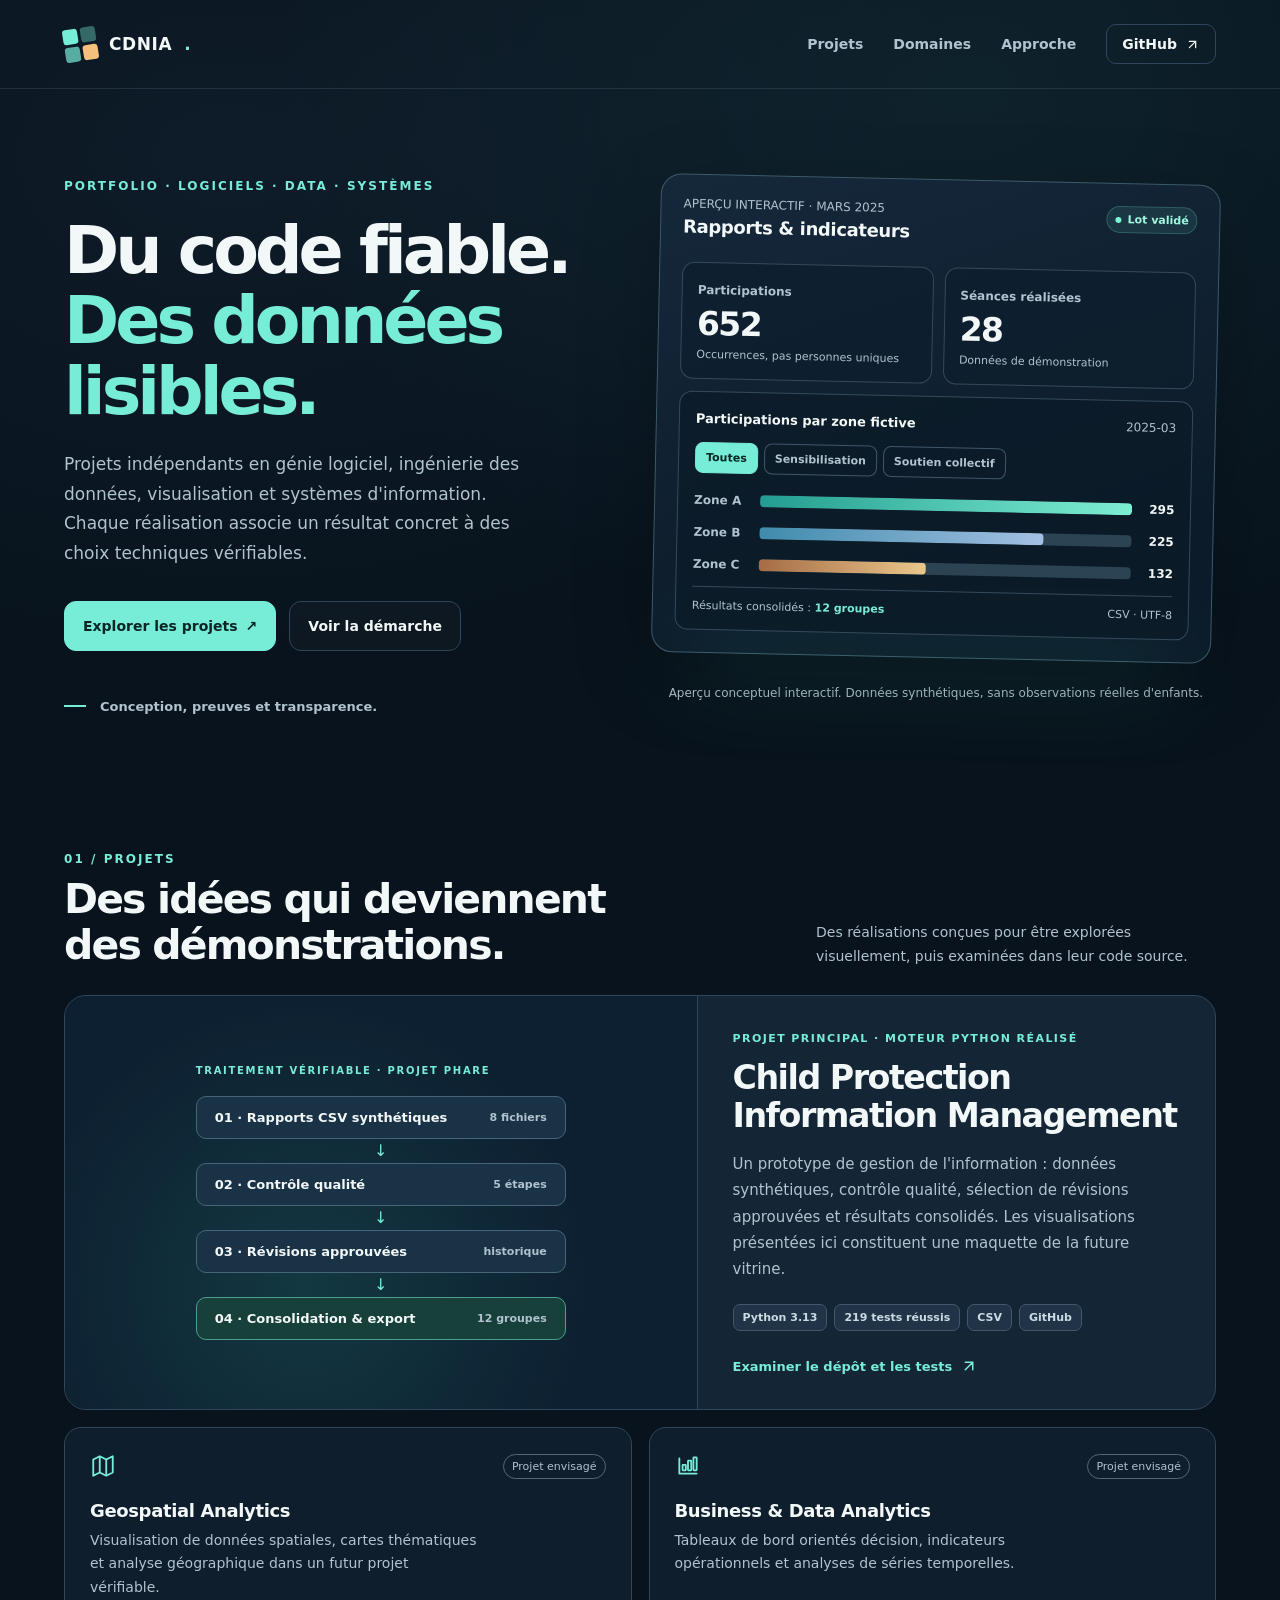
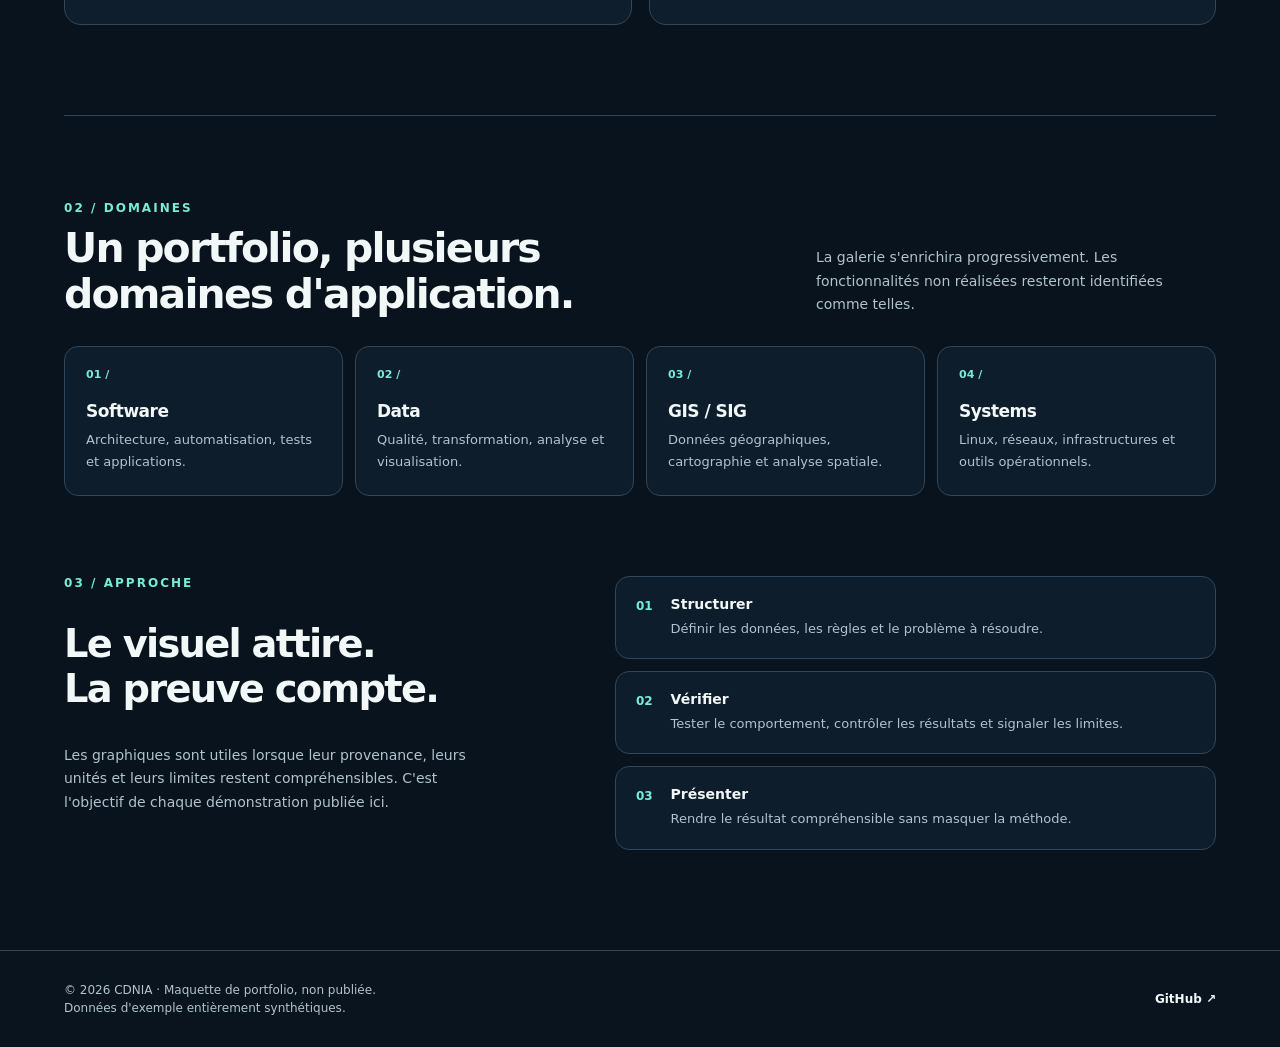
==== index.html @ 039a6531 "feat(site): add initial interactive landing page" ====
<!doctype html>
<html lang="fr">
<head>
  <meta charset="utf-8">
  <meta name="viewport" content="width=device-width, initial-scale=1">
  <meta name="theme-color" content="#08131d">
  <meta name="description" content="Portfolio de projets en génie logiciel, données, visualisation, SIG et systèmes. Code et démonstrations vérifiables.">
  <title>CDNIA — Logiciels, données et systèmes</title>
  <style>
    :root {
      color-scheme: dark;
      --bg: #08131d;
      --bg-raised: #0e1d2b;
      --surface: #142536;
      --surface-light: #1b3043;
      --line: #30465a;
      --text: #f2f7f7;
      --muted: #b0c3cf;
      --muted-soft: #91a6b6;
      --mint: #77ecd7;
      --mint-dark: #0d5b50;
      --amber: #f5c07b;
      --shadow: 0 24px 80px rgba(0,0,0,.22);
      font-family: ui-sans-serif, system-ui, -apple-system, BlinkMacSystemFont, "Segoe UI", sans-serif;
      font-synthesis: none;
    }
    *, *::before, *::after { box-sizing: border-box; }
    html { scroll-behavior: smooth; }
    body { margin: 0; color: var(--text); background: var(--bg); min-width: 280px; }
    body::before { content: ""; position: absolute; top: 0; left: 0; right: 0; height: 870px; pointer-events: none;
      background: radial-gradient(ellipse at 76% 10%, rgba(47,115,123,.16), transparent 51%), radial-gradient(ellipse at 18% 18%, rgba(70,106,144,.1), transparent 50%); }
    a { color: inherit; text-decoration: none; }
    a:hover { color: var(--mint); }
    a:focus-visible, button:focus-visible { outline: 3px solid var(--mint); outline-offset: 4px; }
    .skip-link { position: absolute; top: -80px; left: 16px; z-index: 50; padding: 12px; background: var(--text); color: var(--bg); border-radius: 8px; }
    .skip-link:focus { top: 12px; }
    .wrap { width: min(1152px, calc(100% - 64px)); margin: 0 auto; }
    header { border-bottom: 1px solid rgba(174,201,217,.13); position: relative; z-index: 5; }
    .topbar { display:flex; align-items:center; justify-content:space-between; min-height: 88px; gap:20px; }
    .brand { display:flex; align-items:center; gap:12px; font-size:17px; font-weight:800; letter-spacing:.035em; }
    .mark { width:33px; height:33px; display:grid; grid-template-columns:repeat(2, 1fr); gap:3px; transform:rotate(-9deg); }
    .mark i { display:block; background:var(--mint); border-radius:3px; }
    .mark i:nth-child(2) { opacity:.38; }
    .mark i:nth-child(3) { opacity:.70; }
    .mark i:nth-child(4) { background:#f5c07b; }
    nav { display:flex; align-items:center; gap:30px; }
    nav a { color:var(--muted); font-size:14px; font-weight:650; transition:color .18s ease; }
    .nav-external { border:1px solid var(--line); color:var(--text); border-radius:10px; padding:11px 15px; display:flex; align-items:center; gap:8px; }
    .nav-external svg { width:15px; height:15px; }
    .eyebrow { color:var(--mint); font-size:12px; font-weight:800; letter-spacing:.17em; text-transform:uppercase; }
    .hero { display:grid; grid-template-columns:minmax(0,1fr) minmax(0,1.05fr); align-items:center; gap:58px; padding:90px 0 88px; position:relative; }
    .hero-copy h1 { margin:22px 0 24px; font-size:clamp(44px,5.2vw,72px); line-height:1.055; letter-spacing:-.06em; max-width:630px; }
    .hero-copy h1 em { font-style:normal; color:var(--mint); }
    .hero-copy p { max-width:485px; font-size:17px; line-height:1.75; color:var(--muted); margin:0; }
    .hero-actions { display:flex; align-items:center; gap:13px; flex-wrap:wrap; margin-top:32px; }
    .button { display:inline-flex; align-items:center; justify-content:center; padding:14px 18px; min-height:50px; border-radius:12px; font-size:14px; font-weight:750; transition:transform .16s, background .16s, border-color .16s; }
    .button:hover { transform:translateY(-2px); }
    .button.primary { background:var(--mint); color:#092524; border:1px solid var(--mint); }
    .button.primary:hover { color:#092524; background:#a1f6e8; }
    .button.secondary { border:1px solid var(--line); background:rgba(255,255,255,.02); color:var(--text); }
    .button.secondary:hover { border-color:var(--muted); color:var(--text); }
    .hero-mini { margin-top:48px; display:flex; align-items:center; gap:14px; color:var(--muted); font-size:13px; font-weight:650; }
    .hero-mini .line { width:22px; height:2px; background:var(--mint); }
    .preview-shell { border:1px solid #3d5a6b; border-radius:21px; background:linear-gradient(160deg,#15283b,#0c1b29 78%); padding:22px; box-shadow:var(--shadow); transform:rotate(1.25deg); position:relative; }
    .preview-shell::after { content:""; position:absolute; z-index:-1; left:45px; right:45px; bottom:-26px; height:40px; background:rgba(49,187,158,.16); filter:blur(37px); }
    .preview-head { display:flex; align-items:flex-start; justify-content:space-between; gap:10px; margin-bottom:25px; }
    .preview-head small, .chart-caption { color:var(--muted); display:block; font-size:12px; }
    .preview-head strong { display:block; font-size:18px; letter-spacing:-.02em; margin-top:5px; }
    .status { background:rgba(101,217,186,.11); color:#a2f8df; border:1px solid rgba(119,236,215,.22); display:inline-flex; align-items:center; gap:6px; font-size:11px; font-weight:700; padding:6px 8px; border-radius:999px; white-space:nowrap; }
    .status-dot { border-radius:50%; background:#7af6d3; width:6px; height:6px; }
    .metrics { display:grid; grid-template-columns:1fr 1fr; gap:11px; }
    .metric { border:1px solid #344a5c; background:rgba(13,30,45,.68); padding:16px 15px; border-radius:13px; min-width:0; }
    .metric-label { font-size:12px; font-weight:700; color:var(--muted); }
    .metric-value { font-size:33px; font-weight:800; letter-spacing:-.05em; display:block; margin:6px 0 0; font-variant-numeric:tabular-nums; }
    .metric-desc { font-size:11px; color:var(--muted); }
    .chart-panel { background:rgba(11,27,39,.7); border:1px solid #344a5c; border-radius:13px; margin-top:12px; padding:19px 16px 17px; }
    .chart-panel-head { display:flex; justify-content:space-between; align-items:flex-start; gap:8px; }
    .chart-panel-head strong { font-size:13px; }
    .chart-panel-head span { color:var(--muted); font-size:12px; }
    .filter-row { display:none; flex-wrap:wrap; gap:6px; margin-top:16px; margin-bottom:20px; }
    .has-js .filter-row { display:flex; }
    .filter-row button { font:inherit; font-size:11px; font-weight:650; cursor:pointer; color:var(--muted); background:transparent; padding:8px 10px; border:1px solid #40566a; border-radius:8px; }
    .filter-row button[aria-pressed="true"] { color:#092524; border-color:var(--mint); background:var(--mint); }
    .bar-list { display:grid; gap:18px; margin-top:12px; }
    .bar-item { display:grid; grid-template-columns:58px 1fr 34px; align-items:center; gap:8px; }
    .bar-item .label, .bar-item .value { font-size:12px; font-weight:700; color:var(--muted); font-variant-numeric:tabular-nums; }
    .bar-item .value { text-align:right; color:var(--text); }
    .track { background:#2c4353; height:12px; overflow:hidden; border-radius:4px; }
    .bar-fill { display:block; width:0; height:100%; border-radius:4px; background:linear-gradient(90deg,#239d91,#7eeed2); transition:width .35s ease; }
    .bar-item:nth-child(2) .bar-fill { background:linear-gradient(90deg,#3f8bac,#a3c0e2); }
    .bar-item:nth-child(3) .bar-fill { background:linear-gradient(90deg,#a66c45,#eac78b); }
    .preview-foot { margin-top:15px; padding-top:12px; border-top:1px solid #344a5c; display:flex; align-items:center; justify-content:space-between; gap:6px; font-size:11px; color:var(--muted); }
    .preview-foot strong { color:var(--mint); }
    .visual-disclaimer { font-size:12px; color:var(--muted); line-height:1.5; text-align:center; padding-top:14px; }
    .section-head { display:flex; justify-content:space-between; align-items:end; gap:20px; margin-bottom:26px; }
    .section-head h2 { margin:10px 0 0; font-size:clamp(29px,3.2vw,43px); letter-spacing:-.045em; line-height:1.13; }
    .section-head p { color:var(--muted); line-height:1.7; max-width:400px; margin:0; font-size:14px; }
    section { scroll-margin-top:24px; }
    .sections { padding:50px 0 100px; }
    .featured { display:grid; grid-template-columns:1.1fr .9fr; gap:0; border:1px solid var(--line); border-radius:22px; overflow:hidden; background:var(--surface); }
    .feature-visual { min-height:310px; display:flex; align-items:center; justify-content:center; background:radial-gradient(circle at 38% 70%,rgba(57,203,164,.14),transparent 58%), #0d2031; padding:30px; border-right:1px solid var(--line); }
    .schematic { max-width:370px; width:100%; }
    .pipeline-header { font-size:10px; letter-spacing:.17em; color:var(--mint); margin-bottom:20px; font-weight:800; }
    .pipeline-node { border-radius:10px; border:1px solid #466579; padding:13px 18px; margin-bottom:0; background:#193246; display:flex; align-items:center; justify-content:space-between; gap:8px; font-size:13px; font-weight:650; }
    .pipeline-node span:last-child { font-size:11px; color:var(--muted); }
    .pipeline-arrow { height:24px; display:grid; place-items:center; color:var(--mint); }
    .pipeline-node.result { background:#164039; border-color:#4b9f8c; }
    .feature-content { padding:36px 35px 34px; display:flex; flex-direction:column; }
    .tiny-label { color:var(--mint); font-weight:800; font-size:11px; letter-spacing:.13em; text-transform:uppercase; }
    .feature-content h3 { font-size:clamp(27px,2.6vw,36px); line-height:1.15; letter-spacing:-.045em; margin:14px 0 16px; }
    .feature-content p { color:var(--muted); line-height:1.75; font-size:15px; margin:0; }
    .tag-list { display:flex; flex-wrap:wrap; gap:7px; margin:22px 0 26px; }
    .tag { color:#c9dbe3; border:1px solid #42576a; background:#213447; border-radius:7px; padding:6px 9px; font-size:11px; font-weight:650; }
    .feature-link { display:inline-flex; gap:8px; align-items:center; margin-top:auto; font-size:13px; font-weight:800; color:var(--mint); }
    .feature-link svg { width:18px; height:18px; }
    .planned { display:grid; grid-template-columns:1fr 1fr; gap:17px; margin-top:17px; }
    .planned .card { border:1px solid var(--line); border-radius:17px; padding:25px; background:rgba(20,37,54,.6); min-height:188px; }
    .planned .card .card-head { display:flex; align-items:center; justify-content:space-between; gap:12px; }
    .planned .card svg { color:var(--mint); width:26px; height:26px; }
    .planned .card small { font-size:11px; border:1px solid #556674; padding:5px 8px; border-radius:999px; color:var(--muted); white-space:nowrap; }
    .planned h3 { margin:21px 0 8px; font-size:18px; letter-spacing:-.02em; }
    .planned p { margin:0; line-height:1.65; font-size:14px; color:var(--muted); max-width:390px; }
    .divider { height:1px; background:var(--line); margin:90px 0 85px; }
    .expertise { display:grid; grid-template-columns:repeat(4,1fr); gap:12px; margin-top:29px; }
    .expertise-card { border:1px solid var(--line); background:var(--bg-raised); border-radius:14px; padding:21px; min-height:150px; }
    .expertise-number { font-size:11px; color:var(--mint); font-weight:750; }
    .expertise-card h3 { font-size:17px; margin:20px 0 8px; letter-spacing:-.03em; }
    .expertise-card p { margin:0; color:var(--muted); font-size:13px; line-height:1.65; }
    .practice { display:grid; grid-template-columns:1fr 1.2fr; gap:50px; margin-top:80px; align-items:start; }
    .practice p { color:var(--muted); line-height:1.7; font-size:14px; max-width:430px; }
    .practice-list { display:grid; gap:12px; }
    .practice-step { display:flex; gap:18px; padding:19px 20px; background:var(--bg-raised); border:1px solid var(--line); border-radius:14px; }
    .practice-step .number { color:var(--mint); font-size:12px; font-weight:800; padding-top:3px; }
    .practice-step strong { display:block; margin-bottom:6px; font-size:14px; }
    .practice-step span:last-child { color:var(--muted); font-size:13px; line-height:1.55; }
    footer { border-top:1px solid var(--line); background:#09141e; }
    .footer-inner { padding:30px 0; display:flex; justify-content:space-between; align-items:center; gap:20px; color:var(--muted); font-size:12px; line-height:1.5; }
    .footer-inner a { font-weight:750; color:var(--text); }
    .footer-inner a:hover { color:var(--mint); }
    @media(max-width:1000px) {
      .hero { gap:28px; }
      .hero-copy h1 { font-size:clamp(40px,5.5vw,58px); }
      .preview-shell { padding:16px; }
      .feature-content { padding:27px; }
      .expertise { grid-template-columns:repeat(2,1fr); }
    }
    @media(max-width:780px) {
      .wrap { width:min(100% - 36px,620px); }
      .topbar { min-height:72px; }
      nav { gap:16px; }
      nav a:not(.nav-external) { display:none; }
      .nav-external { padding:9px 12px; }
      .hero { padding:62px 0 44px; grid-template-columns:1fr; gap:48px; }
      .hero-copy h1 { font-size:clamp(42px,8.8vw,65px); }
      .preview-shell { transform:none; }
      .sections { padding:48px 0 70px; }
      .section-head { align-items:start; flex-direction:column; }
      .featured { grid-template-columns:1fr; }
      .feature-visual { border-right:0; border-bottom:1px solid var(--line); min-height:290px; }
      .planned { grid-template-columns:1fr; }
      .divider { margin:63px 0; }
      .practice { grid-template-columns:1fr; gap:23px; margin-top:65px; }
      .footer-inner { flex-direction:column; align-items:start; }
    }
    @media(max-width:450px) {
      .wrap { width:calc(100% - 30px); }
      .hero-copy h1 { font-size:43px; }
      .hero-copy p { font-size:15px; }
      .hero-actions { flex-direction:column; align-items:stretch; }
      .metric { padding:13px 10px; }
      .preview-shell { padding:12px; }
      .preview-head strong { font-size:16px; }
      .status { font-size:10px; }
      .chart-panel { padding:13px 10px; }
      .filter-row button { font-size:10px; }
      .feature-content { padding:26px 22px; }
      .expertise { grid-template-columns:1fr; }
      .hero-mini { margin-top:27px; }
    }
    @media(prefers-reduced-motion:reduce) { *, *::before, *::after { scroll-behavior:auto!important; animation-duration:.001ms!important; transition-duration:.001ms!important; } }
  </style>
</head>
<body>
  <a class="skip-link" href="#content">Passer au contenu</a>
  <header>
    <div class="wrap topbar">
      <a class="brand" href="#content" aria-label="CDNIA, retour à l'accueil"><span class="mark" aria-hidden="true"><i></i><i></i><i></i><i></i></span>CDNIA<span style="color:var(--mint)">.</span></a>
      <nav aria-label="Navigation principale">
        <a href="#projects">Projets</a>
        <a href="#expertise">Domaines</a>
        <a href="#approach">Approche</a>
        <a class="nav-external" href="https://github.com/cdnia" target="_blank" rel="noopener noreferrer">GitHub
          <svg aria-hidden="true" viewBox="0 0 24 24" fill="none" stroke="currentColor" stroke-width="2" stroke-linecap="round"><path d="M7 17 17 7M7 7h10v10"/></svg>
        </a>
      </nav>
    </div>
  </header>
  <main id="content">
    <section class="hero wrap" aria-labelledby="hero-title">
      <div class="hero-copy">
        <div class="eyebrow">Portfolio · Logiciels · Data · Systèmes</div>
        <h1 id="hero-title">Du code fiable.<br><em>Des données lisibles.</em></h1>
        <p>Projets indépendants en génie logiciel, ingénierie des données, visualisation et systèmes d'information. Chaque réalisation associe un résultat concret à des choix techniques vérifiables.</p>
        <div class="hero-actions">
          <a class="button primary" href="#projects">Explorer les projets <span aria-hidden="true" style="margin-left:8px">↗</span></a>
          <a class="button secondary" href="#approach">Voir la démarche</a>
        </div>
        <div class="hero-mini"><span class="line" aria-hidden="true"></span>Conception, preuves et transparence.</div>
      </div>
      <div>
        <div class="preview-shell" aria-labelledby="preview-title">
          <div class="preview-head">
            <div><small>APERÇU INTERACTIF · MARS 2025</small><strong id="preview-title">Rapports & indicateurs</strong></div>
            <span class="status"><span class="status-dot" aria-hidden="true"></span> Lot validé</span>
          </div>
          <div class="metrics">
            <div class="metric"><span class="metric-label">Participations</span><strong class="metric-value" id="participation-total">652</strong><span class="metric-desc">Occurrences, pas personnes uniques</span></div>
            <div class="metric"><span class="metric-label">Séances réalisées</span><strong class="metric-value" id="sessions-total">28</strong><span class="metric-desc">Données de démonstration</span></div>
          </div>
          <div class="chart-panel">
            <div class="chart-panel-head"><strong>Participations par zone fictive</strong><span>2025-03</span></div>
            <div class="filter-row" role="group" aria-label="Filtrer les résultats par activité">
              <button type="button" class="activity-filter" data-filter="all" aria-pressed="true">Toutes</button>
              <button type="button" class="activity-filter" data-filter="awareness" aria-pressed="false">Sensibilisation</button>
              <button type="button" class="activity-filter" data-filter="psychosocial" aria-pressed="false">Soutien collectif</button>
            </div>
            <div class="bar-list" role="img" aria-label="Zone A 295, zone B 225, zone C 132 participations" id="zone-chart">
              <div class="bar-item"><span class="label">Zone A</span><div class="track"><span class="bar-fill" data-zone="A" style="width:100%"></span></div><span class="value" id="zone-A">295</span></div>
              <div class="bar-item"><span class="label">Zone B</span><div class="track"><span class="bar-fill" data-zone="B" style="width:76.27%"></span></div><span class="value" id="zone-B">225</span></div>
              <div class="bar-item"><span class="label">Zone C</span><div class="track"><span class="bar-fill" data-zone="C" style="width:44.75%"></span></div><span class="value" id="zone-C">132</span></div>
            </div>
            <div class="preview-foot"><span>Résultats consolidés : <strong id="group-count">12 groupes</strong></span><span>CSV · UTF-8</span></div>
          </div>
        </div>
        <p class="visual-disclaimer">Aperçu conceptuel interactif. Données synthétiques, sans observations réelles d'enfants.</p>
        <span class="sr-only" id="filter-announcement" aria-live="polite"></span>
      </div>
    </section>
    <div class="wrap sections">
      <section id="projects" aria-labelledby="projects-title">
        <div class="section-head">
          <div><div class="eyebrow">01 / Projets</div><h2 id="projects-title">Des idées qui deviennent<br>des démonstrations.</h2></div>
          <p>Des réalisations conçues pour être explorées visuellement, puis examinées dans leur code source.</p>
        </div>
        <article class="featured" aria-labelledby="featured-title">
          <div class="feature-visual">
            <div class="schematic" aria-label="Schéma du traitement : fichiers CSV, validation, consolidation, résultats">
              <div class="pipeline-header">TRAITEMENT VÉRIFIABLE · PROJET PHARE</div>
              <div class="pipeline-node"><span>01 · Rapports CSV synthétiques</span><span>8 fichiers</span></div>
              <div class="pipeline-arrow" aria-hidden="true">↓</div>
              <div class="pipeline-node"><span>02 · Contrôle qualité</span><span>5 étapes</span></div>
              <div class="pipeline-arrow" aria-hidden="true">↓</div>
              <div class="pipeline-node"><span>03 · Révisions approuvées</span><span>historique</span></div>
              <div class="pipeline-arrow" aria-hidden="true">↓</div>
              <div class="pipeline-node result"><span>04 · Consolidation & export</span><span>12 groupes</span></div>
            </div>
          </div>
          <div class="feature-content">
            <span class="tiny-label">Projet principal · Moteur Python réalisé</span>
            <h3 id="featured-title">Child Protection Information Management</h3>
            <p>Un prototype de gestion de l'information : données synthétiques, contrôle qualité, sélection de révisions approuvées et résultats consolidés. Les visualisations présentées ici constituent une maquette de la future vitrine.</p>
            <div class="tag-list"><span class="tag">Python 3.13</span><span class="tag">219 tests réussis</span><span class="tag">CSV</span><span class="tag">GitHub</span></div>
            <a class="feature-link" href="https://github.com/cdnia/child_protection_information_management" target="_blank" rel="noopener noreferrer">Examiner le dépôt et les tests <svg aria-hidden="true" viewBox="0 0 24 24" fill="none" stroke="currentColor" stroke-width="2" stroke-linecap="round"><path d="M7 17 17 7M7 7h10v10"/></svg></a>
          </div>
        </article>
        <div class="planned" aria-label="Domaines de futurs projets">
          <article class="card">
            <div class="card-head"><svg aria-hidden="true" viewBox="0 0 24 24" fill="none" stroke="currentColor" stroke-width="1.7" stroke-linejoin="round"><path d="m3 6 6-3 6 3 6-3v15l-6 3-6-3-6 3Z"/><path d="M9 3v15m6-12v15"/></svg><small>Projet envisagé</small></div>
            <h3>Geospatial Analytics</h3><p>Visualisation de données spatiales, cartes thématiques et analyse géographique dans un futur projet vérifiable.</p>
          </article>
          <article class="card">
            <div class="card-head"><svg aria-hidden="true" viewBox="0 0 24 24" fill="none" stroke="currentColor" stroke-width="1.7" stroke-linecap="round"><path d="M4 19V5m0 14h16"/><rect x="7" y="11" width="3" height="5" rx=".5"/><rect x="12" y="7" width="3" height="9" rx=".5"/><rect x="17" y="4" width="3" height="12" rx=".5"/></svg><small>Projet envisagé</small></div>
            <h3>Business & Data Analytics</h3><p>Tableaux de bord orientés décision, indicateurs opérationnels et analyses de séries temporelles.</p>
          </article>
        </div>
      </section>
      <div class="divider" role="presentation"></div>
      <section id="expertise" aria-labelledby="expertise-title">
        <div class="eyebrow">02 / Domaines</div>
        <div class="section-head" style="margin-top:10px"><h2 id="expertise-title" style="margin-top:0">Un portfolio, plusieurs<br>domaines d'application.</h2><p>La galerie s'enrichira progressivement. Les fonctionnalités non réalisées resteront identifiées comme telles.</p></div>
        <div class="expertise">
          <div class="expertise-card"><div class="expertise-number">01 /</div><h3>Software</h3><p>Architecture, automatisation, tests et applications.</p></div>
          <div class="expertise-card"><div class="expertise-number">02 /</div><h3>Data</h3><p>Qualité, transformation, analyse et visualisation.</p></div>
          <div class="expertise-card"><div class="expertise-number">03 /</div><h3>GIS / SIG</h3><p>Données géographiques, cartographie et analyse spatiale.</p></div>
          <div class="expertise-card"><div class="expertise-number">04 /</div><h3>Systems</h3><p>Linux, réseaux, infrastructures et outils opérationnels.</p></div>
        </div>
      </section>
      <section id="approach" class="practice" aria-labelledby="approach-title">
        <div><div class="eyebrow">03 / Approche</div><h2 id="approach-title" style="font-size:clamp(29px,3vw,40px);letter-spacing:-.045em;line-height:1.17">Le visuel attire.<br>La preuve compte.</h2><p>Les graphiques sont utiles lorsque leur provenance, leurs unités et leurs limites restent compréhensibles. C'est l'objectif de chaque démonstration publiée ici.</p></div>
        <div class="practice-list">
          <div class="practice-step"><span class="number">01</span><div><strong>Structurer</strong><span>Définir les données, les règles et le problème à résoudre.</span></div></div>
          <div class="practice-step"><span class="number">02</span><div><strong>Vérifier</strong><span>Tester le comportement, contrôler les résultats et signaler les limites.</span></div></div>
          <div class="practice-step"><span class="number">03</span><div><strong>Présenter</strong><span>Rendre le résultat compréhensible sans masquer la méthode.</span></div></div>
        </div>
      </section>
    </div>
  </main>
  <footer><div class="wrap footer-inner"><div>© 2026 CDNIA · Maquette de portfolio, non publiée.<br>Données d'exemple entièrement synthétiques.</div><a href="https://github.com/cdnia" target="_blank" rel="noopener noreferrer">GitHub ↗</a></div></footer>
  <style>.sr-only{position:absolute;width:1px;height:1px;padding:0;margin:-1px;overflow:hidden;clip:rect(0,0,0,0);white-space:nowrap;border:0}</style>
  <script>
    'use strict';
    document.documentElement.classList.add('has-js');
    // Données synthétiques recoupées avec les observations du dépôt Python.
    // Maquette : la production devra importer un export généré par le pipeline.
    const synthetic = {
      all: { participations: 652, sessions: 28, groups: 12, zones: { A: 295, B: 225, C: 132 }, label: 'toutes les activités' },
      awareness: { participations: 500, sessions: 18, groups: 6, zones: { A: 220, B: 180, C: 100 }, label: 'sensibilisation' },
      psychosocial: { participations: 152, sessions: 10, groups: 6, zones: { A: 75, B: 45, C: 32 }, label: 'soutien collectif' }
    };
    const filters = document.querySelectorAll('.activity-filter');
    for (const button of filters) {
      button.addEventListener('click', () => {
        const selected = synthetic[button.dataset.filter];
        if (!selected) return;
        for (const b of filters) b.setAttribute('aria-pressed', String(b === button));
        document.getElementById('participation-total').textContent = String(selected.participations);
        document.getElementById('sessions-total').textContent = String(selected.sessions);
        document.getElementById('group-count').textContent = selected.groups + ' groupes';
        const max = Math.max(...Object.values(selected.zones));
        for (const code of ['A','B','C']) {
          const value = selected.zones[code];
          document.getElementById('zone-' + code).textContent = String(value);
          document.querySelector('[data-zone="' + code + '"]').style.width = (100 * value / max).toFixed(2) + '%';
        }
        document.getElementById('zone-chart').setAttribute('aria-label',
          'Participations pour ' + selected.label + ' : zone A ' + selected.zones.A + ', zone B ' + selected.zones.B + ', zone C ' + selected.zones.C);
        document.getElementById('filter-announcement').textContent =
          selected.participations + ' participations, ' + selected.sessions + ' séances, pour ' + selected.label;
      });
    }
  </script>
</body>
</html>
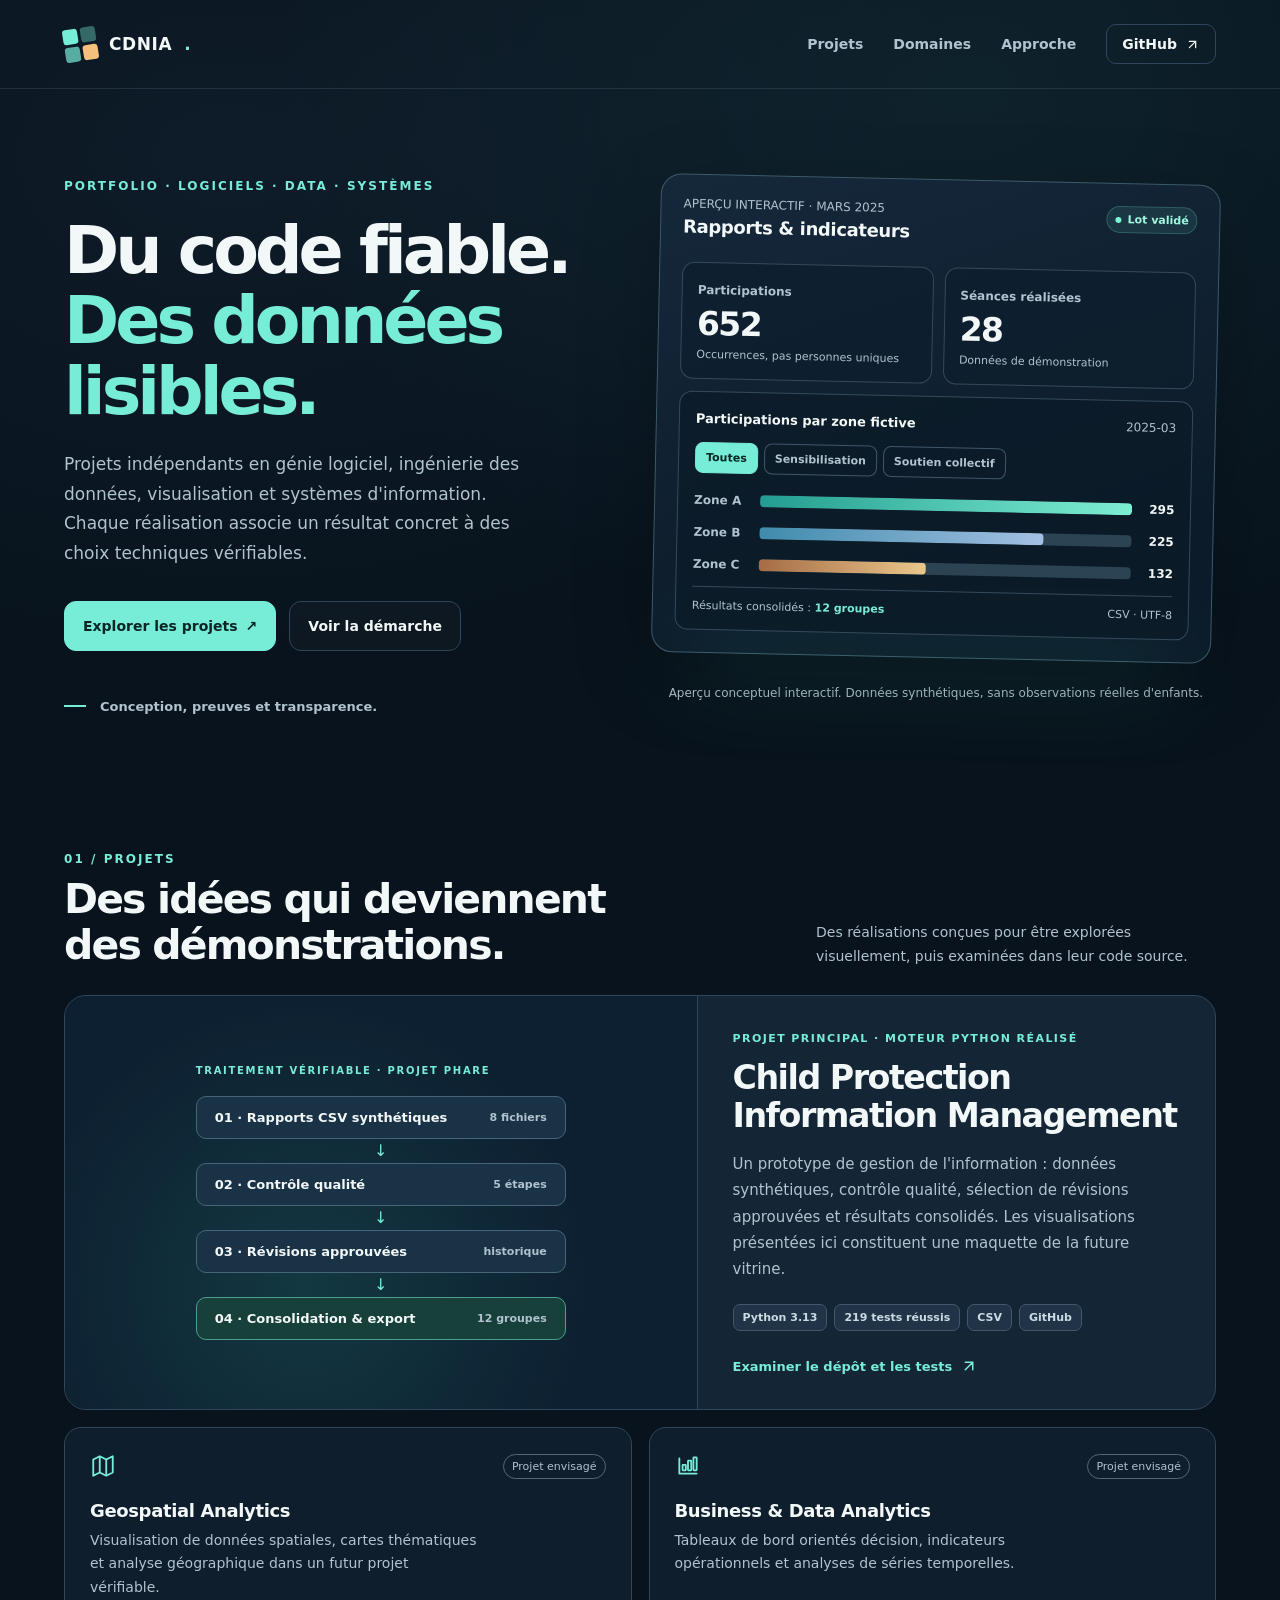
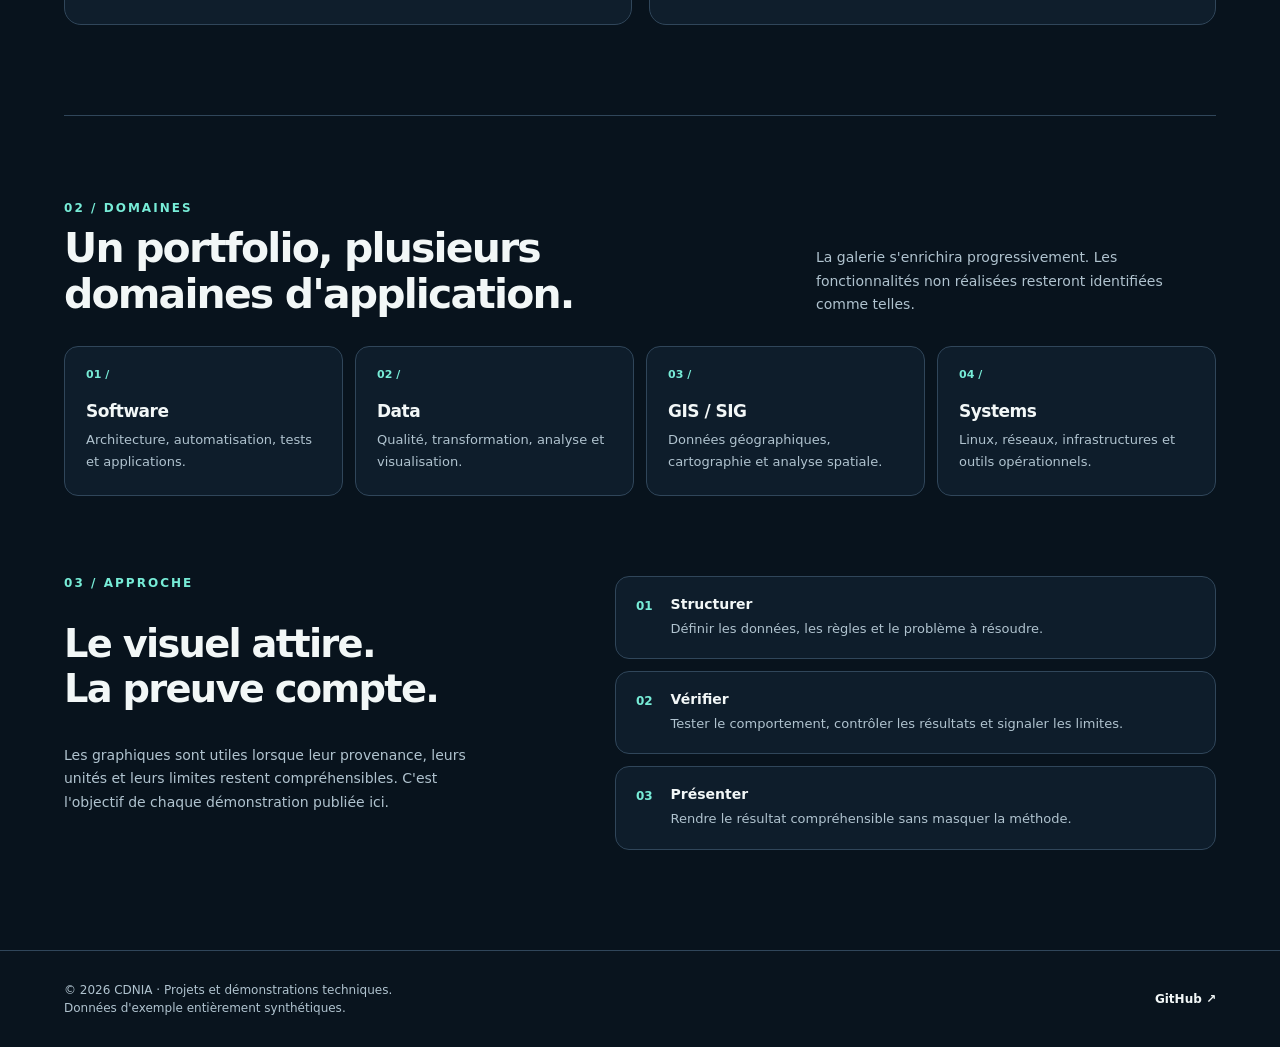
==== commit a71bde19: "fix(site): update footer publication wording" ====
--- a/index.html
+++ b/index.html
@@ -1,333 +1,424 @@
 <!doctype html>
 <html lang="fr">
-<head>
-  <meta charset="utf-8">
-  <meta name="viewport" content="width=device-width, initial-scale=1">
-  <meta name="theme-color" content="#08131d">
-  <meta name="description" content="Portfolio de projets en génie logiciel, données, visualisation, SIG et systèmes. Code et démonstrations vérifiables.">
-  <title>CDNIA — Logiciels, données et systèmes</title>
-  <style>
-    :root {
-      color-scheme: dark;
-      --bg: #08131d;
-      --bg-raised: #0e1d2b;
-      --surface: #142536;
-      --surface-light: #1b3043;
-      --line: #30465a;
-      --text: #f2f7f7;
-      --muted: #b0c3cf;
-      --muted-soft: #91a6b6;
-      --mint: #77ecd7;
-      --mint-dark: #0d5b50;
-      --amber: #f5c07b;
-      --shadow: 0 24px 80px rgba(0,0,0,.22);
-      font-family: ui-sans-serif, system-ui, -apple-system, BlinkMacSystemFont, "Segoe UI", sans-serif;
-      font-synthesis: none;
-    }
-    *, *::before, *::after { box-sizing: border-box; }
-    html { scroll-behavior: smooth; }
-    body { margin: 0; color: var(--text); background: var(--bg); min-width: 280px; }
-    body::before { content: ""; position: absolute; top: 0; left: 0; right: 0; height: 870px; pointer-events: none;
-      background: radial-gradient(ellipse at 76% 10%, rgba(47,115,123,.16), transparent 51%), radial-gradient(ellipse at 18% 18%, rgba(70,106,144,.1), transparent 50%); }
-    a { color: inherit; text-decoration: none; }
-    a:hover { color: var(--mint); }
-    a:focus-visible, button:focus-visible { outline: 3px solid var(--mint); outline-offset: 4px; }
-    .skip-link { position: absolute; top: -80px; left: 16px; z-index: 50; padding: 12px; background: var(--text); color: var(--bg); border-radius: 8px; }
-    .skip-link:focus { top: 12px; }
-    .wrap { width: min(1152px, calc(100% - 64px)); margin: 0 auto; }
-    header { border-bottom: 1px solid rgba(174,201,217,.13); position: relative; z-index: 5; }
-    .topbar { display:flex; align-items:center; justify-content:space-between; min-height: 88px; gap:20px; }
-    .brand { display:flex; align-items:center; gap:12px; font-size:17px; font-weight:800; letter-spacing:.035em; }
-    .mark { width:33px; height:33px; display:grid; grid-template-columns:repeat(2, 1fr); gap:3px; transform:rotate(-9deg); }
-    .mark i { display:block; background:var(--mint); border-radius:3px; }
-    .mark i:nth-child(2) { opacity:.38; }
-    .mark i:nth-child(3) { opacity:.70; }
-    .mark i:nth-child(4) { background:#f5c07b; }
-    nav { display:flex; align-items:center; gap:30px; }
-    nav a { color:var(--muted); font-size:14px; font-weight:650; transition:color .18s ease; }
-    .nav-external { border:1px solid var(--line); color:var(--text); border-radius:10px; padding:11px 15px; display:flex; align-items:center; gap:8px; }
-    .nav-external svg { width:15px; height:15px; }
-    .eyebrow { color:var(--mint); font-size:12px; font-weight:800; letter-spacing:.17em; text-transform:uppercase; }
-    .hero { display:grid; grid-template-columns:minmax(0,1fr) minmax(0,1.05fr); align-items:center; gap:58px; padding:90px 0 88px; position:relative; }
-    .hero-copy h1 { margin:22px 0 24px; font-size:clamp(44px,5.2vw,72px); line-height:1.055; letter-spacing:-.06em; max-width:630px; }
-    .hero-copy h1 em { font-style:normal; color:var(--mint); }
-    .hero-copy p { max-width:485px; font-size:17px; line-height:1.75; color:var(--muted); margin:0; }
-    .hero-actions { display:flex; align-items:center; gap:13px; flex-wrap:wrap; margin-top:32px; }
-    .button { display:inline-flex; align-items:center; justify-content:center; padding:14px 18px; min-height:50px; border-radius:12px; font-size:14px; font-weight:750; transition:transform .16s, background .16s, border-color .16s; }
-    .button:hover { transform:translateY(-2px); }
-    .button.primary { background:var(--mint); color:#092524; border:1px solid var(--mint); }
-    .button.primary:hover { color:#092524; background:#a1f6e8; }
-    .button.secondary { border:1px solid var(--line); background:rgba(255,255,255,.02); color:var(--text); }
-    .button.secondary:hover { border-color:var(--muted); color:var(--text); }
-    .hero-mini { margin-top:48px; display:flex; align-items:center; gap:14px; color:var(--muted); font-size:13px; font-weight:650; }
-    .hero-mini .line { width:22px; height:2px; background:var(--mint); }
-    .preview-shell { border:1px solid #3d5a6b; border-radius:21px; background:linear-gradient(160deg,#15283b,#0c1b29 78%); padding:22px; box-shadow:var(--shadow); transform:rotate(1.25deg); position:relative; }
-    .preview-shell::after { content:""; position:absolute; z-index:-1; left:45px; right:45px; bottom:-26px; height:40px; background:rgba(49,187,158,.16); filter:blur(37px); }
-    .preview-head { display:flex; align-items:flex-start; justify-content:space-between; gap:10px; margin-bottom:25px; }
-    .preview-head small, .chart-caption { color:var(--muted); display:block; font-size:12px; }
-    .preview-head strong { display:block; font-size:18px; letter-spacing:-.02em; margin-top:5px; }
-    .status { background:rgba(101,217,186,.11); color:#a2f8df; border:1px solid rgba(119,236,215,.22); display:inline-flex; align-items:center; gap:6px; font-size:11px; font-weight:700; padding:6px 8px; border-radius:999px; white-space:nowrap; }
-    .status-dot { border-radius:50%; background:#7af6d3; width:6px; height:6px; }
-    .metrics { display:grid; grid-template-columns:1fr 1fr; gap:11px; }
-    .metric { border:1px solid #344a5c; background:rgba(13,30,45,.68); padding:16px 15px; border-radius:13px; min-width:0; }
-    .metric-label { font-size:12px; font-weight:700; color:var(--muted); }
-    .metric-value { font-size:33px; font-weight:800; letter-spacing:-.05em; display:block; margin:6px 0 0; font-variant-numeric:tabular-nums; }
-    .metric-desc { font-size:11px; color:var(--muted); }
-    .chart-panel { background:rgba(11,27,39,.7); border:1px solid #344a5c; border-radius:13px; margin-top:12px; padding:19px 16px 17px; }
-    .chart-panel-head { display:flex; justify-content:space-between; align-items:flex-start; gap:8px; }
-    .chart-panel-head strong { font-size:13px; }
-    .chart-panel-head span { color:var(--muted); font-size:12px; }
-    .filter-row { display:none; flex-wrap:wrap; gap:6px; margin-top:16px; margin-bottom:20px; }
-    .has-js .filter-row { display:flex; }
-    .filter-row button { font:inherit; font-size:11px; font-weight:650; cursor:pointer; color:var(--muted); background:transparent; padding:8px 10px; border:1px solid #40566a; border-radius:8px; }
-    .filter-row button[aria-pressed="true"] { color:#092524; border-color:var(--mint); background:var(--mint); }
-    .bar-list { display:grid; gap:18px; margin-top:12px; }
-    .bar-item { display:grid; grid-template-columns:58px 1fr 34px; align-items:center; gap:8px; }
-    .bar-item .label, .bar-item .value { font-size:12px; font-weight:700; color:var(--muted); font-variant-numeric:tabular-nums; }
-    .bar-item .value { text-align:right; color:var(--text); }
-    .track { background:#2c4353; height:12px; overflow:hidden; border-radius:4px; }
-    .bar-fill { display:block; width:0; height:100%; border-radius:4px; background:linear-gradient(90deg,#239d91,#7eeed2); transition:width .35s ease; }
-    .bar-item:nth-child(2) .bar-fill { background:linear-gradient(90deg,#3f8bac,#a3c0e2); }
-    .bar-item:nth-child(3) .bar-fill { background:linear-gradient(90deg,#a66c45,#eac78b); }
-    .preview-foot { margin-top:15px; padding-top:12px; border-top:1px solid #344a5c; display:flex; align-items:center; justify-content:space-between; gap:6px; font-size:11px; color:var(--muted); }
-    .preview-foot strong { color:var(--mint); }
-    .visual-disclaimer { font-size:12px; color:var(--muted); line-height:1.5; text-align:center; padding-top:14px; }
-    .section-head { display:flex; justify-content:space-between; align-items:end; gap:20px; margin-bottom:26px; }
-    .section-head h2 { margin:10px 0 0; font-size:clamp(29px,3.2vw,43px); letter-spacing:-.045em; line-height:1.13; }
-    .section-head p { color:var(--muted); line-height:1.7; max-width:400px; margin:0; font-size:14px; }
-    section { scroll-margin-top:24px; }
-    .sections { padding:50px 0 100px; }
-    .featured { display:grid; grid-template-columns:1.1fr .9fr; gap:0; border:1px solid var(--line); border-radius:22px; overflow:hidden; background:var(--surface); }
-    .feature-visual { min-height:310px; display:flex; align-items:center; justify-content:center; background:radial-gradient(circle at 38% 70%,rgba(57,203,164,.14),transparent 58%), #0d2031; padding:30px; border-right:1px solid var(--line); }
-    .schematic { max-width:370px; width:100%; }
-    .pipeline-header { font-size:10px; letter-spacing:.17em; color:var(--mint); margin-bottom:20px; font-weight:800; }
-    .pipeline-node { border-radius:10px; border:1px solid #466579; padding:13px 18px; margin-bottom:0; background:#193246; display:flex; align-items:center; justify-content:space-between; gap:8px; font-size:13px; font-weight:650; }
-    .pipeline-node span:last-child { font-size:11px; color:var(--muted); }
-    .pipeline-arrow { height:24px; display:grid; place-items:center; color:var(--mint); }
-    .pipeline-node.result { background:#164039; border-color:#4b9f8c; }
-    .feature-content { padding:36px 35px 34px; display:flex; flex-direction:column; }
-    .tiny-label { color:var(--mint); font-weight:800; font-size:11px; letter-spacing:.13em; text-transform:uppercase; }
-    .feature-content h3 { font-size:clamp(27px,2.6vw,36px); line-height:1.15; letter-spacing:-.045em; margin:14px 0 16px; }
-    .feature-content p { color:var(--muted); line-height:1.75; font-size:15px; margin:0; }
-    .tag-list { display:flex; flex-wrap:wrap; gap:7px; margin:22px 0 26px; }
-    .tag { color:#c9dbe3; border:1px solid #42576a; background:#213447; border-radius:7px; padding:6px 9px; font-size:11px; font-weight:650; }
-    .feature-link { display:inline-flex; gap:8px; align-items:center; margin-top:auto; font-size:13px; font-weight:800; color:var(--mint); }
-    .feature-link svg { width:18px; height:18px; }
-    .planned { display:grid; grid-template-columns:1fr 1fr; gap:17px; margin-top:17px; }
-    .planned .card { border:1px solid var(--line); border-radius:17px; padding:25px; background:rgba(20,37,54,.6); min-height:188px; }
-    .planned .card .card-head { display:flex; align-items:center; justify-content:space-between; gap:12px; }
-    .planned .card svg { color:var(--mint); width:26px; height:26px; }
-    .planned .card small { font-size:11px; border:1px solid #556674; padding:5px 8px; border-radius:999px; color:var(--muted); white-space:nowrap; }
-    .planned h3 { margin:21px 0 8px; font-size:18px; letter-spacing:-.02em; }
-    .planned p { margin:0; line-height:1.65; font-size:14px; color:var(--muted); max-width:390px; }
-    .divider { height:1px; background:var(--line); margin:90px 0 85px; }
-    .expertise { display:grid; grid-template-columns:repeat(4,1fr); gap:12px; margin-top:29px; }
-    .expertise-card { border:1px solid var(--line); background:var(--bg-raised); border-radius:14px; padding:21px; min-height:150px; }
-    .expertise-number { font-size:11px; color:var(--mint); font-weight:750; }
-    .expertise-card h3 { font-size:17px; margin:20px 0 8px; letter-spacing:-.03em; }
-    .expertise-card p { margin:0; color:var(--muted); font-size:13px; line-height:1.65; }
-    .practice { display:grid; grid-template-columns:1fr 1.2fr; gap:50px; margin-top:80px; align-items:start; }
-    .practice p { color:var(--muted); line-height:1.7; font-size:14px; max-width:430px; }
-    .practice-list { display:grid; gap:12px; }
-    .practice-step { display:flex; gap:18px; padding:19px 20px; background:var(--bg-raised); border:1px solid var(--line); border-radius:14px; }
-    .practice-step .number { color:var(--mint); font-size:12px; font-weight:800; padding-top:3px; }
-    .practice-step strong { display:block; margin-bottom:6px; font-size:14px; }
-    .practice-step span:last-child { color:var(--muted); font-size:13px; line-height:1.55; }
-    footer { border-top:1px solid var(--line); background:#09141e; }
-    .footer-inner { padding:30px 0; display:flex; justify-content:space-between; align-items:center; gap:20px; color:var(--muted); font-size:12px; line-height:1.5; }
-    .footer-inner a { font-weight:750; color:var(--text); }
-    .footer-inner a:hover { color:var(--mint); }
-    @media(max-width:1000px) {
-      .hero { gap:28px; }
-      .hero-copy h1 { font-size:clamp(40px,5.5vw,58px); }
-      .preview-shell { padding:16px; }
-      .feature-content { padding:27px; }
-      .expertise { grid-template-columns:repeat(2,1fr); }
-    }
-    @media(max-width:780px) {
-      .wrap { width:min(100% - 36px,620px); }
-      .topbar { min-height:72px; }
-      nav { gap:16px; }
-      nav a:not(.nav-external) { display:none; }
-      .nav-external { padding:9px 12px; }
-      .hero { padding:62px 0 44px; grid-template-columns:1fr; gap:48px; }
-      .hero-copy h1 { font-size:clamp(42px,8.8vw,65px); }
-      .preview-shell { transform:none; }
-      .sections { padding:48px 0 70px; }
-      .section-head { align-items:start; flex-direction:column; }
-      .featured { grid-template-columns:1fr; }
-      .feature-visual { border-right:0; border-bottom:1px solid var(--line); min-height:290px; }
-      .planned { grid-template-columns:1fr; }
-      .divider { margin:63px 0; }
-      .practice { grid-template-columns:1fr; gap:23px; margin-top:65px; }
-      .footer-inner { flex-direction:column; align-items:start; }
-    }
-    @media(max-width:450px) {
-      .wrap { width:calc(100% - 30px); }
-      .hero-copy h1 { font-size:43px; }
-      .hero-copy p { font-size:15px; }
-      .hero-actions { flex-direction:column; align-items:stretch; }
-      .metric { padding:13px 10px; }
-      .preview-shell { padding:12px; }
-      .preview-head strong { font-size:16px; }
-      .status { font-size:10px; }
-      .chart-panel { padding:13px 10px; }
-      .filter-row button { font-size:10px; }
-      .feature-content { padding:26px 22px; }
-      .expertise { grid-template-columns:1fr; }
-      .hero-mini { margin-top:27px; }
-    }
-    @media(prefers-reduced-motion:reduce) { *, *::before, *::after { scroll-behavior:auto!important; animation-duration:.001ms!important; transition-duration:.001ms!important; } }
-  </style>
-</head>
-<body>
-  <a class="skip-link" href="#content">Passer au contenu</a>
-  <header>
-    <div class="wrap topbar">
-      <a class="brand" href="#content" aria-label="CDNIA, retour à l'accueil"><span class="mark" aria-hidden="true"><i></i><i></i><i></i><i></i></span>CDNIA<span style="color:var(--mint)">.</span></a>
-      <nav aria-label="Navigation principale">
-        <a href="#projects">Projets</a>
-        <a href="#expertise">Domaines</a>
-        <a href="#approach">Approche</a>
-        <a class="nav-external" href="https://github.com/cdnia" target="_blank" rel="noopener noreferrer">GitHub
-          <svg aria-hidden="true" viewBox="0 0 24 24" fill="none" stroke="currentColor" stroke-width="2" stroke-linecap="round"><path d="M7 17 17 7M7 7h10v10"/></svg>
-        </a>
-      </nav>
-    </div>
-  </header>
-  <main id="content">
-    <section class="hero wrap" aria-labelledby="hero-title">
-      <div class="hero-copy">
-        <div class="eyebrow">Portfolio · Logiciels · Data · Systèmes</div>
-        <h1 id="hero-title">Du code fiable.<br><em>Des données lisibles.</em></h1>
-        <p>Projets indépendants en génie logiciel, ingénierie des données, visualisation et systèmes d'information. Chaque réalisation associe un résultat concret à des choix techniques vérifiables.</p>
-        <div class="hero-actions">
-          <a class="button primary" href="#projects">Explorer les projets <span aria-hidden="true" style="margin-left:8px">↗</span></a>
-          <a class="button secondary" href="#approach">Voir la démarche</a>
+  <head>
+    <meta charset="utf-8" />
+    <meta name="viewport" content="width=device-width, initial-scale=1" />
+    <meta name="theme-color" content="#08131d" />
+    <meta
+      name="description"
+      content="Portfolio de projets en génie logiciel, données, visualisation, SIG et systèmes. Code et démonstrations vérifiables."
+    />
+    <title>CDNIA — Logiciels, données et systèmes</title>
+    <link rel="stylesheet" href="assets/css/site.css" />
+  </head>
+  <body>
+    <a class="skip-link" href="#content">Passer au contenu</a>
+    <header>
+      <div class="wrap topbar">
+        <a class="brand" href="#content" aria-label="CDNIA, retour à l'accueil"
+          ><span class="mark" aria-hidden="true"
+            ><i></i><i></i><i></i><i></i></span
+          >CDNIA<span style="color: var(--mint)">.</span></a
+        >
+        <nav aria-label="Navigation principale">
+          <a href="#projects">Projets</a>
+          <a href="#expertise">Domaines</a>
+          <a href="#approach">Approche</a>
+          <a
+            class="nav-external"
+            href="https://github.com/cdnia"
+            target="_blank"
+            rel="noopener noreferrer"
+            >GitHub
+            <svg
+              aria-hidden="true"
+              viewBox="0 0 24 24"
+              fill="none"
+              stroke="currentColor"
+              stroke-width="2"
+              stroke-linecap="round"
+            >
+              <path d="M7 17 17 7M7 7h10v10" />
+            </svg>
+          </a>
+        </nav>
+      </div>
+    </header>
+    <main id="content">
+      <section class="hero wrap" aria-labelledby="hero-title">
+        <div class="hero-copy">
+          <div class="eyebrow">Portfolio · Logiciels · Data · Systèmes</div>
+          <h1 id="hero-title">
+            Du code fiable.<br /><em>Des données lisibles.</em>
+          </h1>
+          <p>
+            Projets indépendants en génie logiciel, ingénierie des données,
+            visualisation et systèmes d'information. Chaque réalisation associe
+            un résultat concret à des choix techniques vérifiables.
+          </p>
+          <div class="hero-actions">
+            <a class="button primary" href="#projects"
+              >Explorer les projets
+              <span aria-hidden="true" style="margin-left: 8px">↗</span></a
+            >
+            <a class="button secondary" href="#approach">Voir la démarche</a>
+          </div>
+          <div class="hero-mini">
+            <span class="line" aria-hidden="true"></span>Conception, preuves et
+            transparence.
+          </div>
         </div>
-        <div class="hero-mini"><span class="line" aria-hidden="true"></span>Conception, preuves et transparence.</div>
-      </div>
-      <div>
-        <div class="preview-shell" aria-labelledby="preview-title">
-          <div class="preview-head">
-            <div><small>APERÇU INTERACTIF · MARS 2025</small><strong id="preview-title">Rapports & indicateurs</strong></div>
-            <span class="status"><span class="status-dot" aria-hidden="true"></span> Lot validé</span>
-          </div>
-          <div class="metrics">
-            <div class="metric"><span class="metric-label">Participations</span><strong class="metric-value" id="participation-total">652</strong><span class="metric-desc">Occurrences, pas personnes uniques</span></div>
-            <div class="metric"><span class="metric-label">Séances réalisées</span><strong class="metric-value" id="sessions-total">28</strong><span class="metric-desc">Données de démonstration</span></div>
-          </div>
-          <div class="chart-panel">
-            <div class="chart-panel-head"><strong>Participations par zone fictive</strong><span>2025-03</span></div>
-            <div class="filter-row" role="group" aria-label="Filtrer les résultats par activité">
-              <button type="button" class="activity-filter" data-filter="all" aria-pressed="true">Toutes</button>
-              <button type="button" class="activity-filter" data-filter="awareness" aria-pressed="false">Sensibilisation</button>
-              <button type="button" class="activity-filter" data-filter="psychosocial" aria-pressed="false">Soutien collectif</button>
-            </div>
-            <div class="bar-list" role="img" aria-label="Zone A 295, zone B 225, zone C 132 participations" id="zone-chart">
-              <div class="bar-item"><span class="label">Zone A</span><div class="track"><span class="bar-fill" data-zone="A" style="width:100%"></span></div><span class="value" id="zone-A">295</span></div>
-              <div class="bar-item"><span class="label">Zone B</span><div class="track"><span class="bar-fill" data-zone="B" style="width:76.27%"></span></div><span class="value" id="zone-B">225</span></div>
-              <div class="bar-item"><span class="label">Zone C</span><div class="track"><span class="bar-fill" data-zone="C" style="width:44.75%"></span></div><span class="value" id="zone-C">132</span></div>
-            </div>
-            <div class="preview-foot"><span>Résultats consolidés : <strong id="group-count">12 groupes</strong></span><span>CSV · UTF-8</span></div>
-          </div>
-        </div>
-        <p class="visual-disclaimer">Aperçu conceptuel interactif. Données synthétiques, sans observations réelles d'enfants.</p>
-        <span class="sr-only" id="filter-announcement" aria-live="polite"></span>
-      </div>
-    </section>
-    <div class="wrap sections">
-      <section id="projects" aria-labelledby="projects-title">
-        <div class="section-head">
-          <div><div class="eyebrow">01 / Projets</div><h2 id="projects-title">Des idées qui deviennent<br>des démonstrations.</h2></div>
-          <p>Des réalisations conçues pour être explorées visuellement, puis examinées dans leur code source.</p>
-        </div>
-        <article class="featured" aria-labelledby="featured-title">
-          <div class="feature-visual">
-            <div class="schematic" aria-label="Schéma du traitement : fichiers CSV, validation, consolidation, résultats">
-              <div class="pipeline-header">TRAITEMENT VÉRIFIABLE · PROJET PHARE</div>
-              <div class="pipeline-node"><span>01 · Rapports CSV synthétiques</span><span>8 fichiers</span></div>
-              <div class="pipeline-arrow" aria-hidden="true">↓</div>
-              <div class="pipeline-node"><span>02 · Contrôle qualité</span><span>5 étapes</span></div>
-              <div class="pipeline-arrow" aria-hidden="true">↓</div>
-              <div class="pipeline-node"><span>03 · Révisions approuvées</span><span>historique</span></div>
-              <div class="pipeline-arrow" aria-hidden="true">↓</div>
-              <div class="pipeline-node result"><span>04 · Consolidation & export</span><span>12 groupes</span></div>
-            </div>
-          </div>
-          <div class="feature-content">
-            <span class="tiny-label">Projet principal · Moteur Python réalisé</span>
-            <h3 id="featured-title">Child Protection Information Management</h3>
-            <p>Un prototype de gestion de l'information : données synthétiques, contrôle qualité, sélection de révisions approuvées et résultats consolidés. Les visualisations présentées ici constituent une maquette de la future vitrine.</p>
-            <div class="tag-list"><span class="tag">Python 3.13</span><span class="tag">219 tests réussis</span><span class="tag">CSV</span><span class="tag">GitHub</span></div>
-            <a class="feature-link" href="https://github.com/cdnia/child_protection_information_management" target="_blank" rel="noopener noreferrer">Examiner le dépôt et les tests <svg aria-hidden="true" viewBox="0 0 24 24" fill="none" stroke="currentColor" stroke-width="2" stroke-linecap="round"><path d="M7 17 17 7M7 7h10v10"/></svg></a>
-          </div>
-        </article>
-        <div class="planned" aria-label="Domaines de futurs projets">
-          <article class="card">
-            <div class="card-head"><svg aria-hidden="true" viewBox="0 0 24 24" fill="none" stroke="currentColor" stroke-width="1.7" stroke-linejoin="round"><path d="m3 6 6-3 6 3 6-3v15l-6 3-6-3-6 3Z"/><path d="M9 3v15m6-12v15"/></svg><small>Projet envisagé</small></div>
-            <h3>Geospatial Analytics</h3><p>Visualisation de données spatiales, cartes thématiques et analyse géographique dans un futur projet vérifiable.</p>
-          </article>
-          <article class="card">
-            <div class="card-head"><svg aria-hidden="true" viewBox="0 0 24 24" fill="none" stroke="currentColor" stroke-width="1.7" stroke-linecap="round"><path d="M4 19V5m0 14h16"/><rect x="7" y="11" width="3" height="5" rx=".5"/><rect x="12" y="7" width="3" height="9" rx=".5"/><rect x="17" y="4" width="3" height="12" rx=".5"/></svg><small>Projet envisagé</small></div>
-            <h3>Business & Data Analytics</h3><p>Tableaux de bord orientés décision, indicateurs opérationnels et analyses de séries temporelles.</p>
-          </article>
+        <div>
+          <div class="preview-shell" aria-labelledby="preview-title">
+            <div class="preview-head">
+              <div>
+                <small>APERÇU INTERACTIF · MARS 2025</small
+                ><strong id="preview-title">Rapports & indicateurs</strong>
+              </div>
+              <span class="status"
+                ><span class="status-dot" aria-hidden="true"></span> Lot
+                validé</span
+              >
+            </div>
+            <div class="metrics">
+              <div class="metric">
+                <span class="metric-label">Participations</span
+                ><strong class="metric-value" id="participation-total"
+                  >652</strong
+                ><span class="metric-desc"
+                  >Occurrences, pas personnes uniques</span
+                >
+              </div>
+              <div class="metric">
+                <span class="metric-label">Séances réalisées</span
+                ><strong class="metric-value" id="sessions-total">28</strong
+                ><span class="metric-desc">Données de démonstration</span>
+              </div>
+            </div>
+            <div class="chart-panel">
+              <div class="chart-panel-head">
+                <strong>Participations par zone fictive</strong
+                ><span>2025-03</span>
+              </div>
+              <div
+                class="filter-row"
+                role="group"
+                aria-label="Filtrer les résultats par activité"
+              >
+                <button
+                  type="button"
+                  class="activity-filter"
+                  data-filter="all"
+                  aria-pressed="true"
+                >
+                  Toutes
+                </button>
+                <button
+                  type="button"
+                  class="activity-filter"
+                  data-filter="awareness"
+                  aria-pressed="false"
+                >
+                  Sensibilisation
+                </button>
+                <button
+                  type="button"
+                  class="activity-filter"
+                  data-filter="psychosocial"
+                  aria-pressed="false"
+                >
+                  Soutien collectif
+                </button>
+              </div>
+              <div
+                class="bar-list"
+                role="img"
+                aria-label="Zone A 295, zone B 225, zone C 132 participations"
+                id="zone-chart"
+              >
+                <div class="bar-item">
+                  <span class="label">Zone A</span>
+                  <div class="track">
+                    <span
+                      class="bar-fill"
+                      data-zone="A"
+                      style="width: 100%"
+                    ></span>
+                  </div>
+                  <span class="value" id="zone-A">295</span>
+                </div>
+                <div class="bar-item">
+                  <span class="label">Zone B</span>
+                  <div class="track">
+                    <span
+                      class="bar-fill"
+                      data-zone="B"
+                      style="width: 76.27%"
+                    ></span>
+                  </div>
+                  <span class="value" id="zone-B">225</span>
+                </div>
+                <div class="bar-item">
+                  <span class="label">Zone C</span>
+                  <div class="track">
+                    <span
+                      class="bar-fill"
+                      data-zone="C"
+                      style="width: 44.75%"
+                    ></span>
+                  </div>
+                  <span class="value" id="zone-C">132</span>
+                </div>
+              </div>
+              <div class="preview-foot">
+                <span
+                  >Résultats consolidés :
+                  <strong id="group-count">12 groupes</strong></span
+                ><span>CSV · UTF-8</span>
+              </div>
+            </div>
+          </div>
+          <p class="visual-disclaimer">
+            Aperçu conceptuel interactif. Données synthétiques, sans
+            observations réelles d'enfants.
+          </p>
+          <span
+            class="sr-only"
+            id="filter-announcement"
+            aria-live="polite"
+          ></span>
         </div>
       </section>
-      <div class="divider" role="presentation"></div>
-      <section id="expertise" aria-labelledby="expertise-title">
-        <div class="eyebrow">02 / Domaines</div>
-        <div class="section-head" style="margin-top:10px"><h2 id="expertise-title" style="margin-top:0">Un portfolio, plusieurs<br>domaines d'application.</h2><p>La galerie s'enrichira progressivement. Les fonctionnalités non réalisées resteront identifiées comme telles.</p></div>
-        <div class="expertise">
-          <div class="expertise-card"><div class="expertise-number">01 /</div><h3>Software</h3><p>Architecture, automatisation, tests et applications.</p></div>
-          <div class="expertise-card"><div class="expertise-number">02 /</div><h3>Data</h3><p>Qualité, transformation, analyse et visualisation.</p></div>
-          <div class="expertise-card"><div class="expertise-number">03 /</div><h3>GIS / SIG</h3><p>Données géographiques, cartographie et analyse spatiale.</p></div>
-          <div class="expertise-card"><div class="expertise-number">04 /</div><h3>Systems</h3><p>Linux, réseaux, infrastructures et outils opérationnels.</p></div>
+      <div class="wrap sections">
+        <section id="projects" aria-labelledby="projects-title">
+          <div class="section-head">
+            <div>
+              <div class="eyebrow">01 / Projets</div>
+              <h2 id="projects-title">
+                Des idées qui deviennent<br />des démonstrations.
+              </h2>
+            </div>
+            <p>
+              Des réalisations conçues pour être explorées visuellement, puis
+              examinées dans leur code source.
+            </p>
+          </div>
+          <article class="featured" aria-labelledby="featured-title">
+            <div class="feature-visual">
+              <div
+                class="schematic"
+                aria-label="Schéma du traitement : fichiers CSV, validation, consolidation, résultats"
+              >
+                <div class="pipeline-header">
+                  TRAITEMENT VÉRIFIABLE · PROJET PHARE
+                </div>
+                <div class="pipeline-node">
+                  <span>01 · Rapports CSV synthétiques</span
+                  ><span>8 fichiers</span>
+                </div>
+                <div class="pipeline-arrow" aria-hidden="true">↓</div>
+                <div class="pipeline-node">
+                  <span>02 · Contrôle qualité</span><span>5 étapes</span>
+                </div>
+                <div class="pipeline-arrow" aria-hidden="true">↓</div>
+                <div class="pipeline-node">
+                  <span>03 · Révisions approuvées</span><span>historique</span>
+                </div>
+                <div class="pipeline-arrow" aria-hidden="true">↓</div>
+                <div class="pipeline-node result">
+                  <span>04 · Consolidation & export</span
+                  ><span>12 groupes</span>
+                </div>
+              </div>
+            </div>
+            <div class="feature-content">
+              <span class="tiny-label"
+                >Projet principal · Moteur Python réalisé</span
+              >
+              <h3 id="featured-title">
+                Child Protection Information Management
+              </h3>
+              <p>
+                Un prototype de gestion de l'information : données synthétiques,
+                contrôle qualité, sélection de révisions approuvées et résultats
+                consolidés. Les visualisations présentées ici constituent une
+                maquette de la future vitrine.
+              </p>
+              <div class="tag-list">
+                <span class="tag">Python 3.13</span
+                ><span class="tag">219 tests réussis</span
+                ><span class="tag">CSV</span><span class="tag">GitHub</span>
+              </div>
+              <a
+                class="feature-link"
+                href="https://github.com/cdnia/child_protection_information_management"
+                target="_blank"
+                rel="noopener noreferrer"
+                >Examiner le dépôt et les tests
+                <svg
+                  aria-hidden="true"
+                  viewBox="0 0 24 24"
+                  fill="none"
+                  stroke="currentColor"
+                  stroke-width="2"
+                  stroke-linecap="round"
+                >
+                  <path d="M7 17 17 7M7 7h10v10" /></svg
+              ></a>
+            </div>
+          </article>
+          <div class="planned" aria-label="Domaines de futurs projets">
+            <article class="card">
+              <div class="card-head">
+                <svg
+                  aria-hidden="true"
+                  viewBox="0 0 24 24"
+                  fill="none"
+                  stroke="currentColor"
+                  stroke-width="1.7"
+                  stroke-linejoin="round"
+                >
+                  <path d="m3 6 6-3 6 3 6-3v15l-6 3-6-3-6 3Z" />
+                  <path d="M9 3v15m6-12v15" /></svg
+                ><small>Projet envisagé</small>
+              </div>
+              <h3>Geospatial Analytics</h3>
+              <p>
+                Visualisation de données spatiales, cartes thématiques et
+                analyse géographique dans un futur projet vérifiable.
+              </p>
+            </article>
+            <article class="card">
+              <div class="card-head">
+                <svg
+                  aria-hidden="true"
+                  viewBox="0 0 24 24"
+                  fill="none"
+                  stroke="currentColor"
+                  stroke-width="1.7"
+                  stroke-linecap="round"
+                >
+                  <path d="M4 19V5m0 14h16" />
+                  <rect x="7" y="11" width="3" height="5" rx=".5" />
+                  <rect x="12" y="7" width="3" height="9" rx=".5" />
+                  <rect x="17" y="4" width="3" height="12" rx=".5" /></svg
+                ><small>Projet envisagé</small>
+              </div>
+              <h3>Business & Data Analytics</h3>
+              <p>
+                Tableaux de bord orientés décision, indicateurs opérationnels et
+                analyses de séries temporelles.
+              </p>
+            </article>
+          </div>
+        </section>
+        <div class="divider" role="presentation"></div>
+        <section id="expertise" aria-labelledby="expertise-title">
+          <div class="eyebrow">02 / Domaines</div>
+          <div class="section-head" style="margin-top: 10px">
+            <h2 id="expertise-title" style="margin-top: 0">
+              Un portfolio, plusieurs<br />domaines d'application.
+            </h2>
+            <p>
+              La galerie s'enrichira progressivement. Les fonctionnalités non
+              réalisées resteront identifiées comme telles.
+            </p>
+          </div>
+          <div class="expertise">
+            <div class="expertise-card">
+              <div class="expertise-number">01 /</div>
+              <h3>Software</h3>
+              <p>Architecture, automatisation, tests et applications.</p>
+            </div>
+            <div class="expertise-card">
+              <div class="expertise-number">02 /</div>
+              <h3>Data</h3>
+              <p>Qualité, transformation, analyse et visualisation.</p>
+            </div>
+            <div class="expertise-card">
+              <div class="expertise-number">03 /</div>
+              <h3>GIS / SIG</h3>
+              <p>Données géographiques, cartographie et analyse spatiale.</p>
+            </div>
+            <div class="expertise-card">
+              <div class="expertise-number">04 /</div>
+              <h3>Systems</h3>
+              <p>Linux, réseaux, infrastructures et outils opérationnels.</p>
+            </div>
+          </div>
+        </section>
+        <section
+          id="approach"
+          class="practice"
+          aria-labelledby="approach-title"
+        >
+          <div>
+            <div class="eyebrow">03 / Approche</div>
+            <h2
+              id="approach-title"
+              style="
+                font-size: clamp(29px, 3vw, 40px);
+                letter-spacing: -0.045em;
+                line-height: 1.17;
+              "
+            >
+              Le visuel attire.<br />La preuve compte.
+            </h2>
+            <p>
+              Les graphiques sont utiles lorsque leur provenance, leurs unités
+              et leurs limites restent compréhensibles. C'est l'objectif de
+              chaque démonstration publiée ici.
+            </p>
+          </div>
+          <div class="practice-list">
+            <div class="practice-step">
+              <span class="number">01</span>
+              <div>
+                <strong>Structurer</strong
+                ><span
+                  >Définir les données, les règles et le problème à
+                  résoudre.</span
+                >
+              </div>
+            </div>
+            <div class="practice-step">
+              <span class="number">02</span>
+              <div>
+                <strong>Vérifier</strong
+                ><span
+                  >Tester le comportement, contrôler les résultats et signaler
+                  les limites.</span
+                >
+              </div>
+            </div>
+            <div class="practice-step">
+              <span class="number">03</span>
+              <div>
+                <strong>Présenter</strong
+                ><span
+                  >Rendre le résultat compréhensible sans masquer la
+                  méthode.</span
+                >
+              </div>
+            </div>
+          </div>
+        </section>
+      </div>
+    </main>
+    <footer>
+      <div class="wrap footer-inner">
+        <div>
+          © 2026 CDNIA · Projets et démonstrations techniques.<br />Données
+          d'exemple entièrement synthétiques.
         </div>
-      </section>
-      <section id="approach" class="practice" aria-labelledby="approach-title">
-        <div><div class="eyebrow">03 / Approche</div><h2 id="approach-title" style="font-size:clamp(29px,3vw,40px);letter-spacing:-.045em;line-height:1.17">Le visuel attire.<br>La preuve compte.</h2><p>Les graphiques sont utiles lorsque leur provenance, leurs unités et leurs limites restent compréhensibles. C'est l'objectif de chaque démonstration publiée ici.</p></div>
-        <div class="practice-list">
-          <div class="practice-step"><span class="number">01</span><div><strong>Structurer</strong><span>Définir les données, les règles et le problème à résoudre.</span></div></div>
-          <div class="practice-step"><span class="number">02</span><div><strong>Vérifier</strong><span>Tester le comportement, contrôler les résultats et signaler les limites.</span></div></div>
-          <div class="practice-step"><span class="number">03</span><div><strong>Présenter</strong><span>Rendre le résultat compréhensible sans masquer la méthode.</span></div></div>
-        </div>
-      </section>
-    </div>
-  </main>
-  <footer><div class="wrap footer-inner"><div>© 2026 CDNIA · Maquette de portfolio, non publiée.<br>Données d'exemple entièrement synthétiques.</div><a href="https://github.com/cdnia" target="_blank" rel="noopener noreferrer">GitHub ↗</a></div></footer>
-  <style>.sr-only{position:absolute;width:1px;height:1px;padding:0;margin:-1px;overflow:hidden;clip:rect(0,0,0,0);white-space:nowrap;border:0}</style>
-  <script>
-    'use strict';
-    document.documentElement.classList.add('has-js');
-    // Données synthétiques recoupées avec les observations du dépôt Python.
-    // Maquette : la production devra importer un export généré par le pipeline.
-    const synthetic = {
-      all: { participations: 652, sessions: 28, groups: 12, zones: { A: 295, B: 225, C: 132 }, label: 'toutes les activités' },
-      awareness: { participations: 500, sessions: 18, groups: 6, zones: { A: 220, B: 180, C: 100 }, label: 'sensibilisation' },
-      psychosocial: { participations: 152, sessions: 10, groups: 6, zones: { A: 75, B: 45, C: 32 }, label: 'soutien collectif' }
-    };
-    const filters = document.querySelectorAll('.activity-filter');
-    for (const button of filters) {
-      button.addEventListener('click', () => {
-        const selected = synthetic[button.dataset.filter];
-        if (!selected) return;
-        for (const b of filters) b.setAttribute('aria-pressed', String(b === button));
-        document.getElementById('participation-total').textContent = String(selected.participations);
-        document.getElementById('sessions-total').textContent = String(selected.sessions);
-        document.getElementById('group-count').textContent = selected.groups + ' groupes';
-        const max = Math.max(...Object.values(selected.zones));
-        for (const code of ['A','B','C']) {
-          const value = selected.zones[code];
-          document.getElementById('zone-' + code).textContent = String(value);
-          document.querySelector('[data-zone="' + code + '"]').style.width = (100 * value / max).toFixed(2) + '%';
-        }
-        document.getElementById('zone-chart').setAttribute('aria-label',
-          'Participations pour ' + selected.label + ' : zone A ' + selected.zones.A + ', zone B ' + selected.zones.B + ', zone C ' + selected.zones.C);
-        document.getElementById('filter-announcement').textContent =
-          selected.participations + ' participations, ' + selected.sessions + ' séances, pour ' + selected.label;
-      });
-    }
-  </script>
-</body>
+        <a
+          href="https://github.com/cdnia"
+          target="_blank"
+          rel="noopener noreferrer"
+          >GitHub ↗</a
+        >
+      </div>
+    </footer>
+    <script src="assets/js/site.js"></script>
+  </body>
 </html>
--- a/assets/css/site.css
+++ b/assets/css/site.css
@@ -0,0 +1,855 @@
+:root {
+  color-scheme: dark;
+  --bg: #08131d;
+  --bg-raised: #0e1d2b;
+  --surface: #142536;
+  --surface-light: #1b3043;
+  --line: #30465a;
+  --text: #f2f7f7;
+  --muted: #b0c3cf;
+  --muted-soft: #91a6b6;
+  --mint: #77ecd7;
+  --mint-dark: #0d5b50;
+  --amber: #f5c07b;
+  --shadow: 0 24px 80px rgba(0, 0, 0, 0.22);
+  font-family:
+    ui-sans-serif,
+    system-ui,
+    -apple-system,
+    BlinkMacSystemFont,
+    "Segoe UI",
+    sans-serif;
+  font-synthesis: none;
+}
+*,
+*::before,
+*::after {
+  box-sizing: border-box;
+}
+html {
+  scroll-behavior: smooth;
+}
+body {
+  margin: 0;
+  color: var(--text);
+  background: var(--bg);
+  min-width: 280px;
+}
+body::before {
+  content: "";
+  position: absolute;
+  top: 0;
+  left: 0;
+  right: 0;
+  height: 870px;
+  pointer-events: none;
+  background:
+    radial-gradient(
+      ellipse at 76% 10%,
+      rgba(47, 115, 123, 0.16),
+      transparent 51%
+    ),
+    radial-gradient(
+      ellipse at 18% 18%,
+      rgba(70, 106, 144, 0.1),
+      transparent 50%
+    );
+}
+a {
+  color: inherit;
+  text-decoration: none;
+}
+a:hover {
+  color: var(--mint);
+}
+a:focus-visible,
+button:focus-visible {
+  outline: 3px solid var(--mint);
+  outline-offset: 4px;
+}
+.skip-link {
+  position: absolute;
+  top: -80px;
+  left: 16px;
+  z-index: 50;
+  padding: 12px;
+  background: var(--text);
+  color: var(--bg);
+  border-radius: 8px;
+}
+.skip-link:focus {
+  top: 12px;
+}
+.wrap {
+  width: min(1152px, calc(100% - 64px));
+  margin: 0 auto;
+}
+header {
+  border-bottom: 1px solid rgba(174, 201, 217, 0.13);
+  position: relative;
+  z-index: 5;
+}
+.topbar {
+  display: flex;
+  align-items: center;
+  justify-content: space-between;
+  min-height: 88px;
+  gap: 20px;
+}
+.brand {
+  display: flex;
+  align-items: center;
+  gap: 12px;
+  font-size: 17px;
+  font-weight: 800;
+  letter-spacing: 0.035em;
+}
+.mark {
+  width: 33px;
+  height: 33px;
+  display: grid;
+  grid-template-columns: repeat(2, 1fr);
+  gap: 3px;
+  transform: rotate(-9deg);
+}
+.mark i {
+  display: block;
+  background: var(--mint);
+  border-radius: 3px;
+}
+.mark i:nth-child(2) {
+  opacity: 0.38;
+}
+.mark i:nth-child(3) {
+  opacity: 0.7;
+}
+.mark i:nth-child(4) {
+  background: #f5c07b;
+}
+nav {
+  display: flex;
+  align-items: center;
+  gap: 30px;
+}
+nav a {
+  color: var(--muted);
+  font-size: 14px;
+  font-weight: 650;
+  transition: color 0.18s ease;
+}
+.nav-external {
+  border: 1px solid var(--line);
+  color: var(--text);
+  border-radius: 10px;
+  padding: 11px 15px;
+  display: flex;
+  align-items: center;
+  gap: 8px;
+}
+.nav-external svg {
+  width: 15px;
+  height: 15px;
+}
+.eyebrow {
+  color: var(--mint);
+  font-size: 12px;
+  font-weight: 800;
+  letter-spacing: 0.17em;
+  text-transform: uppercase;
+}
+.hero {
+  display: grid;
+  grid-template-columns: minmax(0, 1fr) minmax(0, 1.05fr);
+  align-items: center;
+  gap: 58px;
+  padding: 90px 0 88px;
+  position: relative;
+}
+.hero-copy h1 {
+  margin: 22px 0 24px;
+  font-size: clamp(44px, 5.2vw, 72px);
+  line-height: 1.055;
+  letter-spacing: -0.06em;
+  max-width: 630px;
+}
+.hero-copy h1 em {
+  font-style: normal;
+  color: var(--mint);
+}
+.hero-copy p {
+  max-width: 485px;
+  font-size: 17px;
+  line-height: 1.75;
+  color: var(--muted);
+  margin: 0;
+}
+.hero-actions {
+  display: flex;
+  align-items: center;
+  gap: 13px;
+  flex-wrap: wrap;
+  margin-top: 32px;
+}
+.button {
+  display: inline-flex;
+  align-items: center;
+  justify-content: center;
+  padding: 14px 18px;
+  min-height: 50px;
+  border-radius: 12px;
+  font-size: 14px;
+  font-weight: 750;
+  transition:
+    transform 0.16s,
+    background 0.16s,
+    border-color 0.16s;
+}
+.button:hover {
+  transform: translateY(-2px);
+}
+.button.primary {
+  background: var(--mint);
+  color: #092524;
+  border: 1px solid var(--mint);
+}
+.button.primary:hover {
+  color: #092524;
+  background: #a1f6e8;
+}
+.button.secondary {
+  border: 1px solid var(--line);
+  background: rgba(255, 255, 255, 0.02);
+  color: var(--text);
+}
+.button.secondary:hover {
+  border-color: var(--muted);
+  color: var(--text);
+}
+.hero-mini {
+  margin-top: 48px;
+  display: flex;
+  align-items: center;
+  gap: 14px;
+  color: var(--muted);
+  font-size: 13px;
+  font-weight: 650;
+}
+.hero-mini .line {
+  width: 22px;
+  height: 2px;
+  background: var(--mint);
+}
+.preview-shell {
+  border: 1px solid #3d5a6b;
+  border-radius: 21px;
+  background: linear-gradient(160deg, #15283b, #0c1b29 78%);
+  padding: 22px;
+  box-shadow: var(--shadow);
+  transform: rotate(1.25deg);
+  position: relative;
+}
+.preview-shell::after {
+  content: "";
+  position: absolute;
+  z-index: -1;
+  left: 45px;
+  right: 45px;
+  bottom: -26px;
+  height: 40px;
+  background: rgba(49, 187, 158, 0.16);
+  filter: blur(37px);
+}
+.preview-head {
+  display: flex;
+  align-items: flex-start;
+  justify-content: space-between;
+  gap: 10px;
+  margin-bottom: 25px;
+}
+.preview-head small,
+.chart-caption {
+  color: var(--muted);
+  display: block;
+  font-size: 12px;
+}
+.preview-head strong {
+  display: block;
+  font-size: 18px;
+  letter-spacing: -0.02em;
+  margin-top: 5px;
+}
+.status {
+  background: rgba(101, 217, 186, 0.11);
+  color: #a2f8df;
+  border: 1px solid rgba(119, 236, 215, 0.22);
+  display: inline-flex;
+  align-items: center;
+  gap: 6px;
+  font-size: 11px;
+  font-weight: 700;
+  padding: 6px 8px;
+  border-radius: 999px;
+  white-space: nowrap;
+}
+.status-dot {
+  border-radius: 50%;
+  background: #7af6d3;
+  width: 6px;
+  height: 6px;
+}
+.metrics {
+  display: grid;
+  grid-template-columns: 1fr 1fr;
+  gap: 11px;
+}
+.metric {
+  border: 1px solid #344a5c;
+  background: rgba(13, 30, 45, 0.68);
+  padding: 16px 15px;
+  border-radius: 13px;
+  min-width: 0;
+}
+.metric-label {
+  font-size: 12px;
+  font-weight: 700;
+  color: var(--muted);
+}
+.metric-value {
+  font-size: 33px;
+  font-weight: 800;
+  letter-spacing: -0.05em;
+  display: block;
+  margin: 6px 0 0;
+  font-variant-numeric: tabular-nums;
+}
+.metric-desc {
+  font-size: 11px;
+  color: var(--muted);
+}
+.chart-panel {
+  background: rgba(11, 27, 39, 0.7);
+  border: 1px solid #344a5c;
+  border-radius: 13px;
+  margin-top: 12px;
+  padding: 19px 16px 17px;
+}
+.chart-panel-head {
+  display: flex;
+  justify-content: space-between;
+  align-items: flex-start;
+  gap: 8px;
+}
+.chart-panel-head strong {
+  font-size: 13px;
+}
+.chart-panel-head span {
+  color: var(--muted);
+  font-size: 12px;
+}
+.filter-row {
+  display: none;
+  flex-wrap: wrap;
+  gap: 6px;
+  margin-top: 16px;
+  margin-bottom: 20px;
+}
+.has-js .filter-row {
+  display: flex;
+}
+.filter-row button {
+  font: inherit;
+  font-size: 11px;
+  font-weight: 650;
+  cursor: pointer;
+  color: var(--muted);
+  background: transparent;
+  padding: 8px 10px;
+  border: 1px solid #40566a;
+  border-radius: 8px;
+}
+.filter-row button[aria-pressed="true"] {
+  color: #092524;
+  border-color: var(--mint);
+  background: var(--mint);
+}
+.bar-list {
+  display: grid;
+  gap: 18px;
+  margin-top: 12px;
+}
+.bar-item {
+  display: grid;
+  grid-template-columns: 58px 1fr 34px;
+  align-items: center;
+  gap: 8px;
+}
+.bar-item .label,
+.bar-item .value {
+  font-size: 12px;
+  font-weight: 700;
+  color: var(--muted);
+  font-variant-numeric: tabular-nums;
+}
+.bar-item .value {
+  text-align: right;
+  color: var(--text);
+}
+.track {
+  background: #2c4353;
+  height: 12px;
+  overflow: hidden;
+  border-radius: 4px;
+}
+.bar-fill {
+  display: block;
+  width: 0;
+  height: 100%;
+  border-radius: 4px;
+  background: linear-gradient(90deg, #239d91, #7eeed2);
+  transition: width 0.35s ease;
+}
+.bar-item:nth-child(2) .bar-fill {
+  background: linear-gradient(90deg, #3f8bac, #a3c0e2);
+}
+.bar-item:nth-child(3) .bar-fill {
+  background: linear-gradient(90deg, #a66c45, #eac78b);
+}
+.preview-foot {
+  margin-top: 15px;
+  padding-top: 12px;
+  border-top: 1px solid #344a5c;
+  display: flex;
+  align-items: center;
+  justify-content: space-between;
+  gap: 6px;
+  font-size: 11px;
+  color: var(--muted);
+}
+.preview-foot strong {
+  color: var(--mint);
+}
+.visual-disclaimer {
+  font-size: 12px;
+  color: var(--muted);
+  line-height: 1.5;
+  text-align: center;
+  padding-top: 14px;
+}
+.section-head {
+  display: flex;
+  justify-content: space-between;
+  align-items: end;
+  gap: 20px;
+  margin-bottom: 26px;
+}
+.section-head h2 {
+  margin: 10px 0 0;
+  font-size: clamp(29px, 3.2vw, 43px);
+  letter-spacing: -0.045em;
+  line-height: 1.13;
+}
+.section-head p {
+  color: var(--muted);
+  line-height: 1.7;
+  max-width: 400px;
+  margin: 0;
+  font-size: 14px;
+}
+section {
+  scroll-margin-top: 24px;
+}
+.sections {
+  padding: 50px 0 100px;
+}
+.featured {
+  display: grid;
+  grid-template-columns: 1.1fr 0.9fr;
+  gap: 0;
+  border: 1px solid var(--line);
+  border-radius: 22px;
+  overflow: hidden;
+  background: var(--surface);
+}
+.feature-visual {
+  min-height: 310px;
+  display: flex;
+  align-items: center;
+  justify-content: center;
+  background:
+    radial-gradient(
+      circle at 38% 70%,
+      rgba(57, 203, 164, 0.14),
+      transparent 58%
+    ),
+    #0d2031;
+  padding: 30px;
+  border-right: 1px solid var(--line);
+}
+.schematic {
+  max-width: 370px;
+  width: 100%;
+}
+.pipeline-header {
+  font-size: 10px;
+  letter-spacing: 0.17em;
+  color: var(--mint);
+  margin-bottom: 20px;
+  font-weight: 800;
+}
+.pipeline-node {
+  border-radius: 10px;
+  border: 1px solid #466579;
+  padding: 13px 18px;
+  margin-bottom: 0;
+  background: #193246;
+  display: flex;
+  align-items: center;
+  justify-content: space-between;
+  gap: 8px;
+  font-size: 13px;
+  font-weight: 650;
+}
+.pipeline-node span:last-child {
+  font-size: 11px;
+  color: var(--muted);
+}
+.pipeline-arrow {
+  height: 24px;
+  display: grid;
+  place-items: center;
+  color: var(--mint);
+}
+.pipeline-node.result {
+  background: #164039;
+  border-color: #4b9f8c;
+}
+.feature-content {
+  padding: 36px 35px 34px;
+  display: flex;
+  flex-direction: column;
+}
+.tiny-label {
+  color: var(--mint);
+  font-weight: 800;
+  font-size: 11px;
+  letter-spacing: 0.13em;
+  text-transform: uppercase;
+}
+.feature-content h3 {
+  font-size: clamp(27px, 2.6vw, 36px);
+  line-height: 1.15;
+  letter-spacing: -0.045em;
+  margin: 14px 0 16px;
+}
+.feature-content p {
+  color: var(--muted);
+  line-height: 1.75;
+  font-size: 15px;
+  margin: 0;
+}
+.tag-list {
+  display: flex;
+  flex-wrap: wrap;
+  gap: 7px;
+  margin: 22px 0 26px;
+}
+.tag {
+  color: #c9dbe3;
+  border: 1px solid #42576a;
+  background: #213447;
+  border-radius: 7px;
+  padding: 6px 9px;
+  font-size: 11px;
+  font-weight: 650;
+}
+.feature-link {
+  display: inline-flex;
+  gap: 8px;
+  align-items: center;
+  margin-top: auto;
+  font-size: 13px;
+  font-weight: 800;
+  color: var(--mint);
+}
+.feature-link svg {
+  width: 18px;
+  height: 18px;
+}
+.planned {
+  display: grid;
+  grid-template-columns: 1fr 1fr;
+  gap: 17px;
+  margin-top: 17px;
+}
+.planned .card {
+  border: 1px solid var(--line);
+  border-radius: 17px;
+  padding: 25px;
+  background: rgba(20, 37, 54, 0.6);
+  min-height: 188px;
+}
+.planned .card .card-head {
+  display: flex;
+  align-items: center;
+  justify-content: space-between;
+  gap: 12px;
+}
+.planned .card svg {
+  color: var(--mint);
+  width: 26px;
+  height: 26px;
+}
+.planned .card small {
+  font-size: 11px;
+  border: 1px solid #556674;
+  padding: 5px 8px;
+  border-radius: 999px;
+  color: var(--muted);
+  white-space: nowrap;
+}
+.planned h3 {
+  margin: 21px 0 8px;
+  font-size: 18px;
+  letter-spacing: -0.02em;
+}
+.planned p {
+  margin: 0;
+  line-height: 1.65;
+  font-size: 14px;
+  color: var(--muted);
+  max-width: 390px;
+}
+.divider {
+  height: 1px;
+  background: var(--line);
+  margin: 90px 0 85px;
+}
+.expertise {
+  display: grid;
+  grid-template-columns: repeat(4, 1fr);
+  gap: 12px;
+  margin-top: 29px;
+}
+.expertise-card {
+  border: 1px solid var(--line);
+  background: var(--bg-raised);
+  border-radius: 14px;
+  padding: 21px;
+  min-height: 150px;
+}
+.expertise-number {
+  font-size: 11px;
+  color: var(--mint);
+  font-weight: 750;
+}
+.expertise-card h3 {
+  font-size: 17px;
+  margin: 20px 0 8px;
+  letter-spacing: -0.03em;
+}
+.expertise-card p {
+  margin: 0;
+  color: var(--muted);
+  font-size: 13px;
+  line-height: 1.65;
+}
+.practice {
+  display: grid;
+  grid-template-columns: 1fr 1.2fr;
+  gap: 50px;
+  margin-top: 80px;
+  align-items: start;
+}
+.practice p {
+  color: var(--muted);
+  line-height: 1.7;
+  font-size: 14px;
+  max-width: 430px;
+}
+.practice-list {
+  display: grid;
+  gap: 12px;
+}
+.practice-step {
+  display: flex;
+  gap: 18px;
+  padding: 19px 20px;
+  background: var(--bg-raised);
+  border: 1px solid var(--line);
+  border-radius: 14px;
+}
+.practice-step .number {
+  color: var(--mint);
+  font-size: 12px;
+  font-weight: 800;
+  padding-top: 3px;
+}
+.practice-step strong {
+  display: block;
+  margin-bottom: 6px;
+  font-size: 14px;
+}
+.practice-step span:last-child {
+  color: var(--muted);
+  font-size: 13px;
+  line-height: 1.55;
+}
+footer {
+  border-top: 1px solid var(--line);
+  background: #09141e;
+}
+.footer-inner {
+  padding: 30px 0;
+  display: flex;
+  justify-content: space-between;
+  align-items: center;
+  gap: 20px;
+  color: var(--muted);
+  font-size: 12px;
+  line-height: 1.5;
+}
+.footer-inner a {
+  font-weight: 750;
+  color: var(--text);
+}
+.footer-inner a:hover {
+  color: var(--mint);
+}
+@media (max-width: 1000px) {
+  .hero {
+    gap: 28px;
+  }
+  .hero-copy h1 {
+    font-size: clamp(40px, 5.5vw, 58px);
+  }
+  .preview-shell {
+    padding: 16px;
+  }
+  .feature-content {
+    padding: 27px;
+  }
+  .expertise {
+    grid-template-columns: repeat(2, 1fr);
+  }
+}
+@media (max-width: 780px) {
+  .wrap {
+    width: min(100% - 36px, 620px);
+  }
+  .topbar {
+    min-height: 72px;
+  }
+  nav {
+    gap: 16px;
+  }
+  nav a:not(.nav-external) {
+    display: none;
+  }
+  .nav-external {
+    padding: 9px 12px;
+  }
+  .hero {
+    padding: 62px 0 44px;
+    grid-template-columns: 1fr;
+    gap: 48px;
+  }
+  .hero-copy h1 {
+    font-size: clamp(42px, 8.8vw, 65px);
+  }
+  .preview-shell {
+    transform: none;
+  }
+  .sections {
+    padding: 48px 0 70px;
+  }
+  .section-head {
+    align-items: start;
+    flex-direction: column;
+  }
+  .featured {
+    grid-template-columns: 1fr;
+  }
+  .feature-visual {
+    border-right: 0;
+    border-bottom: 1px solid var(--line);
+    min-height: 290px;
+  }
+  .planned {
+    grid-template-columns: 1fr;
+  }
+  .divider {
+    margin: 63px 0;
+  }
+  .practice {
+    grid-template-columns: 1fr;
+    gap: 23px;
+    margin-top: 65px;
+  }
+  .footer-inner {
+    flex-direction: column;
+    align-items: start;
+  }
+}
+@media (max-width: 450px) {
+  .wrap {
+    width: calc(100% - 30px);
+  }
+  .hero-copy h1 {
+    font-size: 43px;
+  }
+  .hero-copy p {
+    font-size: 15px;
+  }
+  .hero-actions {
+    flex-direction: column;
+    align-items: stretch;
+  }
+  .metric {
+    padding: 13px 10px;
+  }
+  .preview-shell {
+    padding: 12px;
+  }
+  .preview-head strong {
+    font-size: 16px;
+  }
+  .status {
+    font-size: 10px;
+  }
+  .chart-panel {
+    padding: 13px 10px;
+  }
+  .filter-row button {
+    font-size: 10px;
+  }
+  .feature-content {
+    padding: 26px 22px;
+  }
+  .expertise {
+    grid-template-columns: 1fr;
+  }
+  .hero-mini {
+    margin-top: 27px;
+  }
+}
+@media (prefers-reduced-motion: reduce) {
+  *,
+  *::before,
+  *::after {
+    scroll-behavior: auto !important;
+    animation-duration: 0.001ms !important;
+    transition-duration: 0.001ms !important;
+  }
+}
+
+.sr-only {
+  position: absolute;
+  width: 1px;
+  height: 1px;
+  padding: 0;
+  margin: -1px;
+  overflow: hidden;
+  clip: rect(0, 0, 0, 0);
+  white-space: nowrap;
+  border: 0;
+}
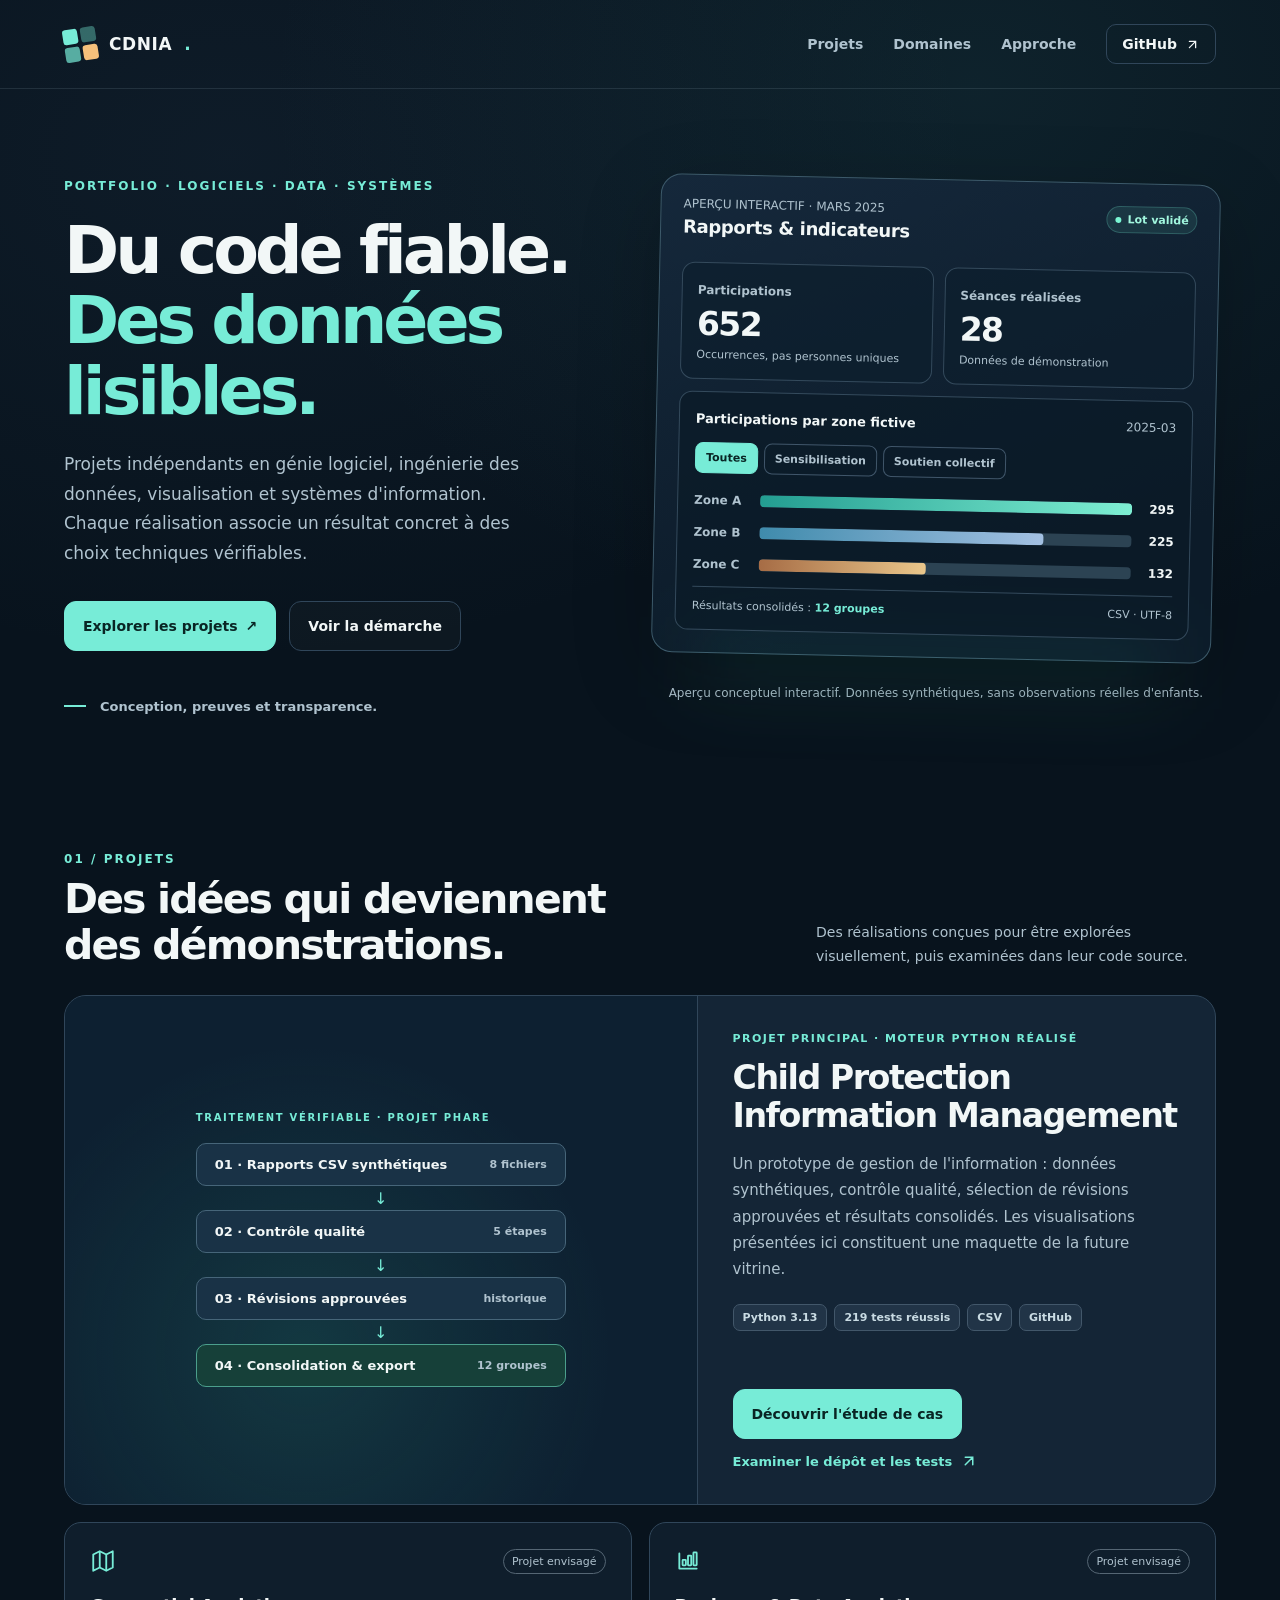
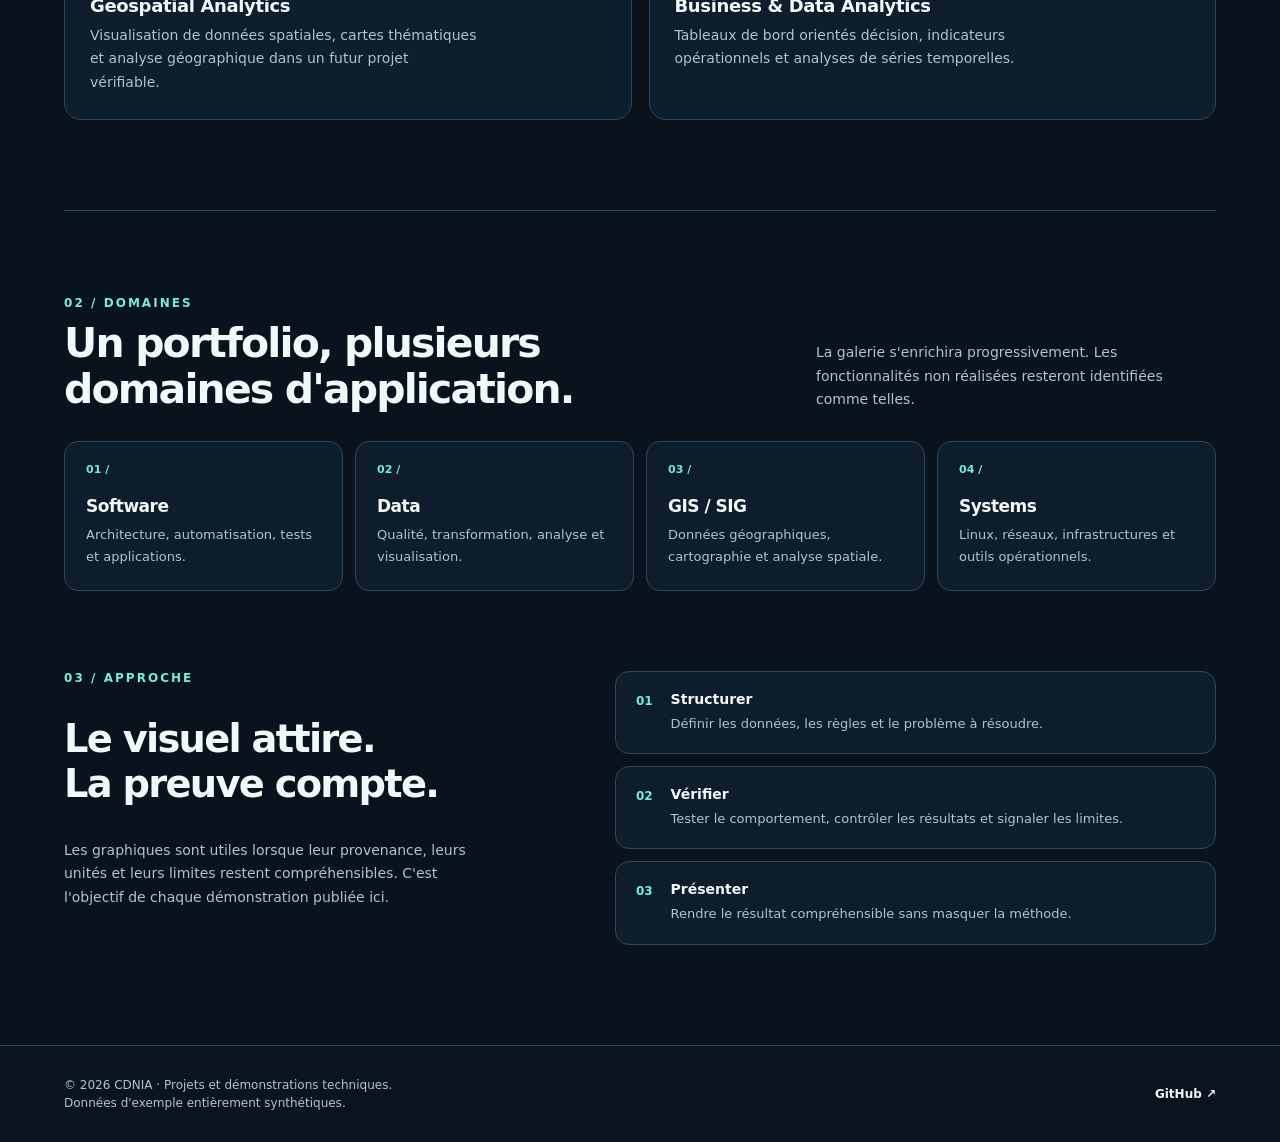
==== commit bd27e686: "feat(site): link featured project to case study" ====
--- a/index.html
+++ b/index.html
@@ -249,22 +249,29 @@
                 ><span class="tag">219 tests réussis</span
                 ><span class="tag">CSV</span><span class="tag">GitHub</span>
               </div>
-              <a
-                class="feature-link"
-                href="https://github.com/cdnia/child_protection_information_management"
-                target="_blank"
-                rel="noopener noreferrer"
-                >Examiner le dépôt et les tests
-                <svg
-                  aria-hidden="true"
-                  viewBox="0 0 24 24"
-                  fill="none"
-                  stroke="currentColor"
-                  stroke-width="2"
-                  stroke-linecap="round"
-                >
-                  <path d="M7 17 17 7M7 7h10v10" /></svg
-              ></a>
+              <div class="hero-actions">
+                <a
+                  class="button primary"
+                  href="projects/child_protection_information_management/index.html"
+                  >Découvrir l'étude de cas</a
+                >
+                <a
+                  class="feature-link"
+                  href="https://github.com/cdnia/child_protection_information_management"
+                  target="_blank"
+                  rel="noopener noreferrer"
+                  >Examiner le dépôt et les tests
+                  <svg
+                    aria-hidden="true"
+                    viewBox="0 0 24 24"
+                    fill="none"
+                    stroke="currentColor"
+                    stroke-width="2"
+                    stroke-linecap="round"
+                  >
+                    <path d="M7 17 17 7M7 7h10v10" /></svg
+                ></a>
+              </div>
             </div>
           </article>
           <div class="planned" aria-label="Domaines de futurs projets">
